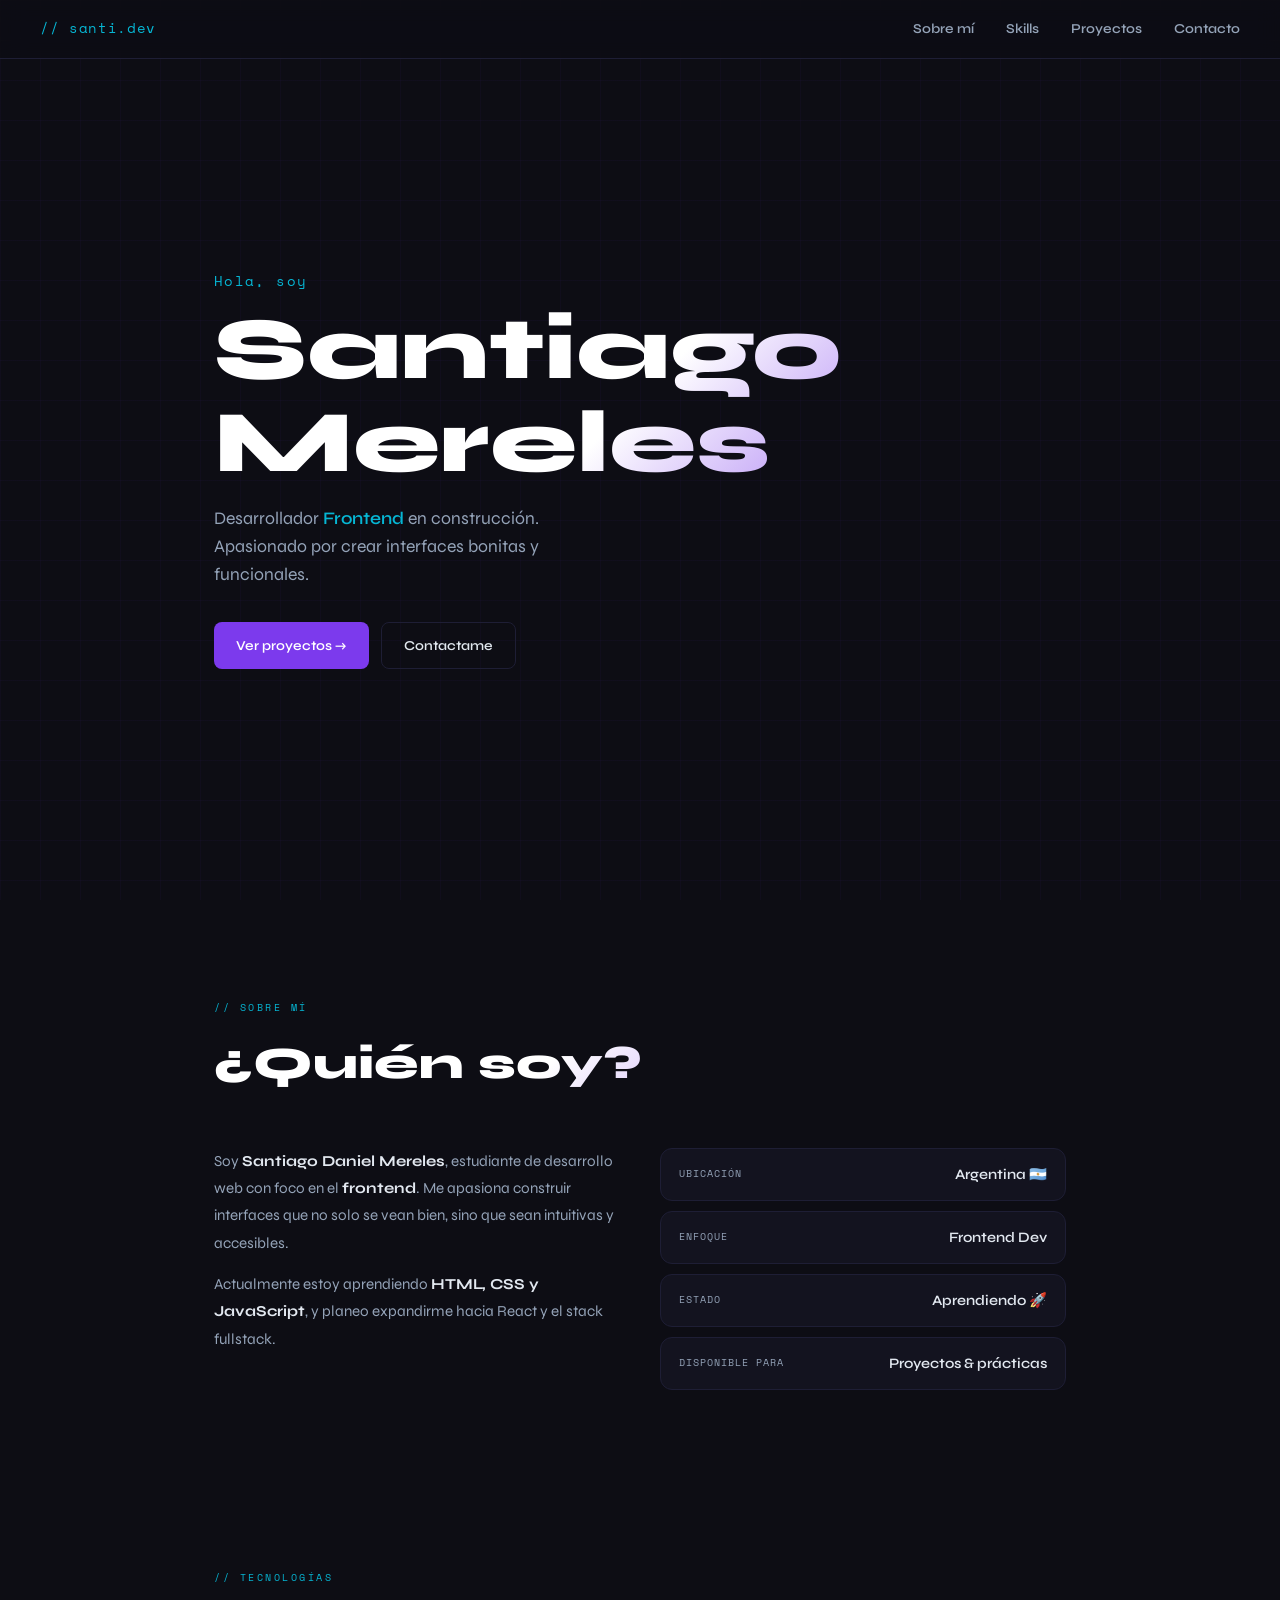
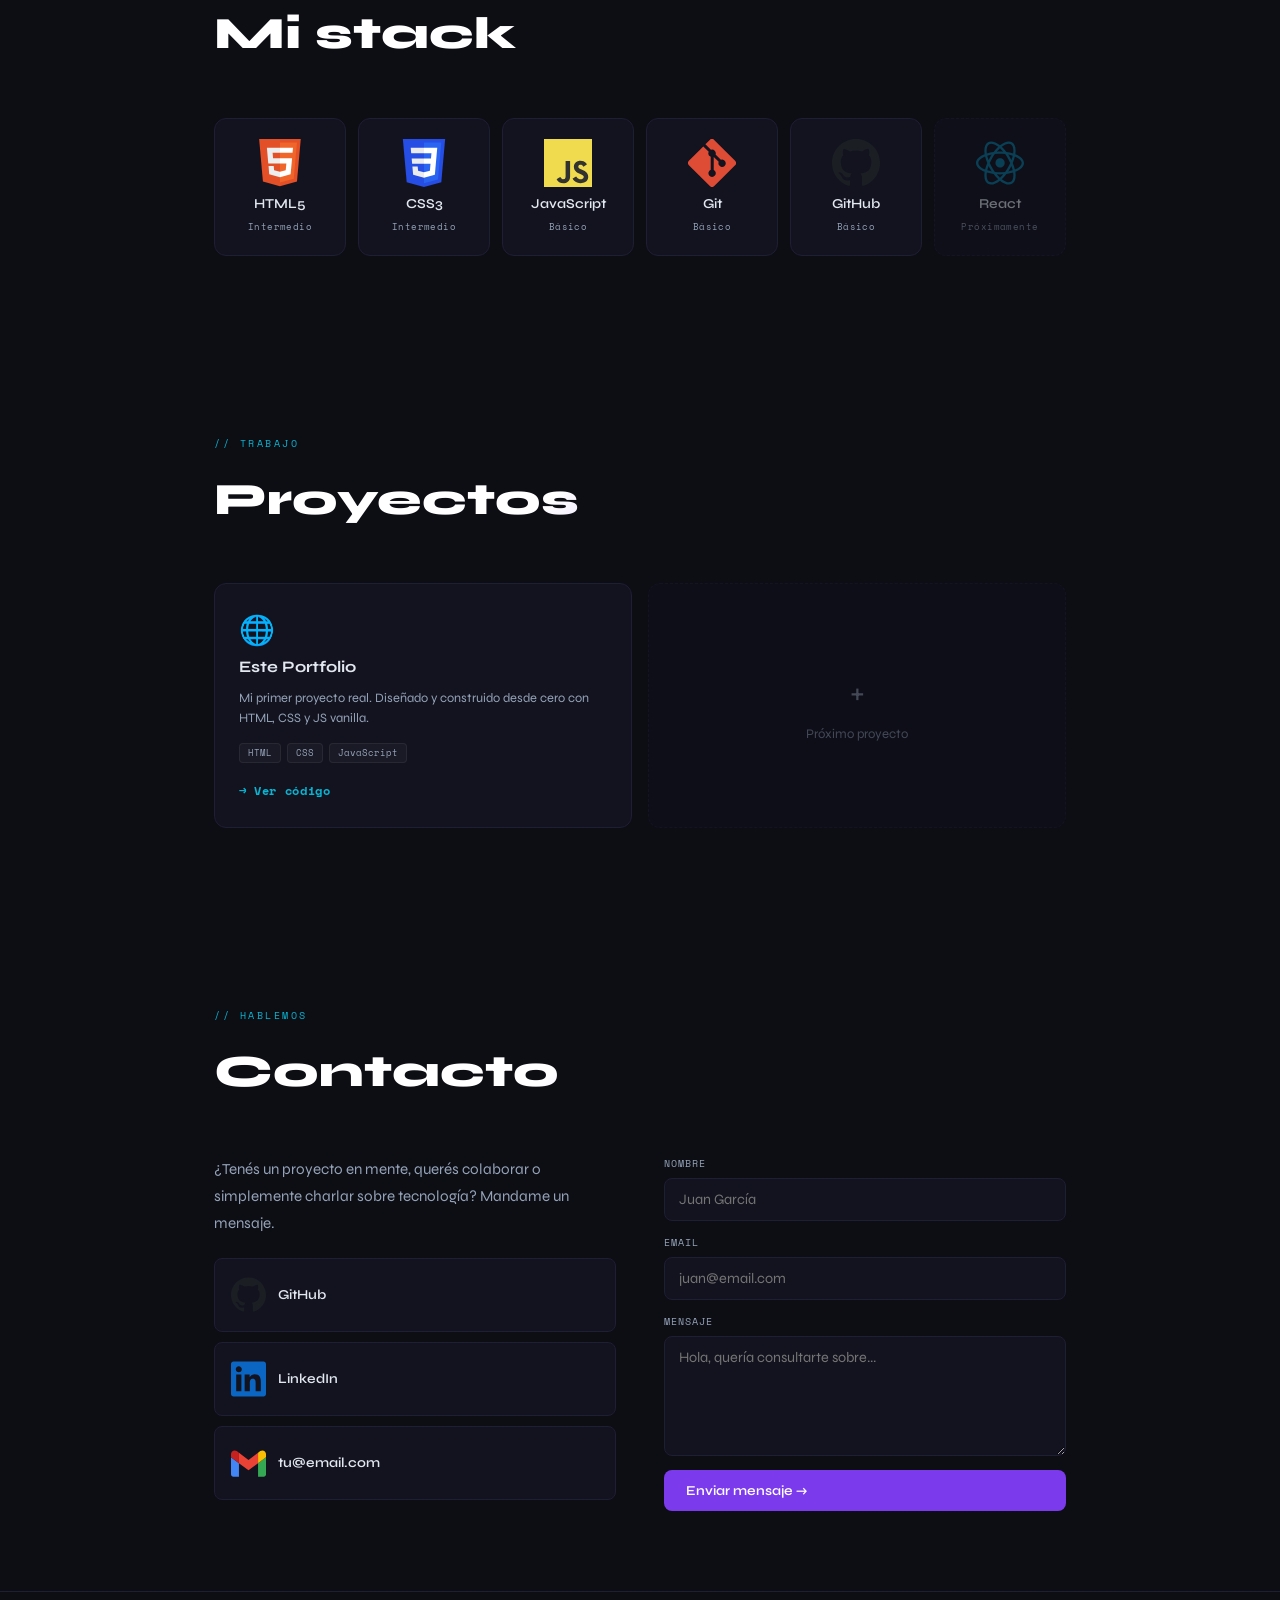
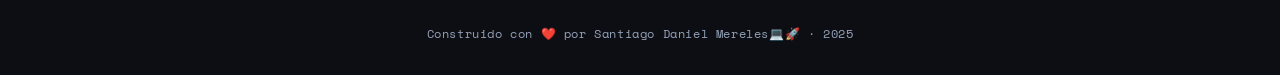
==== index.html @ 4a11bc31 "feat: añadir logos SVG en sección de habilidades" ====
<!DOCTYPE html>
<html lang="es">
<head>
    <meta charset="UTF-8" />
    <meta name="viewport" content="width=device-width, initial-scale=1.0"/>
    <meta name="description" content="Portfolio de Santiago Mereles, desarrollador frontend. Proyectos en HTML, CSS y JavaScript." />
    <meta>
    <title>Mi Portfolio</title>
    
    <!-- Agregá estas dos líneas ANTES del link de fonts -->
    <link rel="preconnect" href="https://fonts.googleapis.com" />
    <link rel="preconnect" href="https://fonts.gstatic.com" crossorigin />
    <link href="https://fonts.googleapis.com/css2?family=Space+Mono:wght@400;700&family=Syne:wght@400;600;800&display=swap" rel="stylesheet"/>

    <!-- CSS en orden: base → componentes → secciones → responsive -->
    <link rel="stylesheet" href="css/base.css" media="print" onload="this.media='all'" />
    <link rel="stylesheet" href="css/components.css" media="print" onload="this.media='all'" />
    <link rel="stylesheet" href="css/sections.css" media="print" onload="this.media='all'" />
    <link rel="stylesheet" href="css/responsive.css" media="print" onload="this.media='all'" />

    <!-- Fallback para browsers sin JS -->
    <noscript>
    <link rel="stylesheet" href="css/base.css" />
    <link rel="stylesheet" href="css/components.css" />
    <link rel="stylesheet" href="css/sections.css" />
    <link rel="stylesheet" href="css/responsive.css" />
    </noscript>
</head>
<body>
    <header>
    <!-- NAV -->
        <nav class="nav">
            <div class="nav__logo">// santi.dev</div>
            <div class="nav__links">
            <a class="nav__link" href="#sobre-mi">Sobre mí</a>
            <a class="nav__link" href="#habilidades">Skills</a>
            <a class="nav__link" href="#proyectos">Proyectos</a>
            <a class="nav__link" href="#contacto">Contacto</a>
            </div>
        </nav>
    </header>

    <main>
        <!-- HERO -->
        <section class="hero" id="hero">
            <p class="hero__greeting">Hola, soy</p>
            <h1 class="hero__name">Santiago Mereles</h1>
            <p class="hero__role">
            Desarrollador <span class="hero__role--highlight">Frontend</span> en construcción.<br/>
            Apasionado por crear interfaces bonitas y funcionales.
            </p>
            <div class="hero__cta">
            <a href="#proyectos" class="btn btn--primary">Ver proyectos →</a>
            <a href="#contacto" class="btn btn--outline">Contactame</a>
            </div>
        </section>

        <!-- SOBRE MÍ -->
        <section class="section" id="sobre-mi">
            <div class="reveal">
            <p class="section__tag">// sobre mí</p>
            <h2 class="section__title">¿Quién soy?</h2>
            <div class="about">
                <div class="about__text">
                <p class="about__paragraph">Soy <strong>Santiago Daniel Mereles</strong>, estudiante de desarrollo web con foco en el <strong>frontend</strong>. Me apasiona construir interfaces que no solo se vean bien, sino que sean intuitivas y accesibles.</p>
                <p class="about__paragraph">Actualmente estoy aprendiendo <strong>HTML, CSS y JavaScript</strong>, y planeo expandirme hacia React y el stack fullstack.</p>
                </div>
                <div class="about__data">
                <div class="data-item">
                    <span class="data-item__label">Ubicación</span>
                    <span class="data-item__value">Argentina 🇦🇷</span>
                </div>
                <div class="data-item">
                    <span class="data-item__label">Enfoque</span>
                    <span class="data-item__value">Frontend Dev</span>
                </div>
                <div class="data-item">
                    <span class="data-item__label">Estado</span>
                    <span class="data-item__value">Aprendiendo 🚀</span>
                </div>
                <div class="data-item">
                    <span class="data-item__label">Disponible para</span>
                    <span class="data-item__value">Proyectos & prácticas</span>
                </div>
                </div>
            </div>
            </div>
        </section>

        <!-- HABILIDADES -->
        <section class="section" id="habilidades">
            <div class="reveal">
            <p class="section__tag">// tecnologías</p>
            <h2 class="section__title">Mi stack</h2>
            <div class="skills">
                <div class="skill-card">
                <img class="skill-card__icon" src="./assets/images/logo/html5-logo.svg" alt="logo de html">
                <span class="skill-card__name">HTML5</span>
                <span class="skill-card__level">Intermedio</span>
                </div>
                <div class="skill-card">
                <img class="skill-card__icon" src="./assets/images/logo/css-logo.svg" alt="logo de css">
                <span class="skill-card__name">CSS3</span>
                <span class="skill-card__level">Intermedio</span>
                </div>
                <div class="skill-card">
                <img class="skill-card__icon" src="./assets/images/logo/javascript-logo.svg" alt="logo de javascript">
                <span class="skill-card__name">JavaScript</span>
                <span class="skill-card__level">Básico</span>
                </div>
                <div class="skill-card">
                <img class="skill-card__icon" src="./assets/images/logo/git-logo.svg" alt="logo de git">
                <span class="skill-card__name">Git</span>
                <span class="skill-card__level">Básico</span>
                </div>
                <div class="skill-card">
                <img class="skill-card__icon" src="./assets/images/logo/github_light-logo.svg" alt="logo de github">
                <span class="skill-card__name">GitHub</span>
                <span class="skill-card__level">Básico</span>
                </div>
                <div class="skill-card skill-card--soon">
                <img class="skill-card__icon" src="./assets/images/logo/react_light-logo.svg" alt="logo de react">
                <span class="skill-card__name">React</span>
                <span class="skill-card__level">Próximamente</span>
                </div>
            </div>
            </div>
        </section>

        <!-- PROYECTOS -->
        <section class="section" id="proyectos">
            <div class="reveal">
            <p class="section__tag">// trabajo</p>
            <h2 class="section__title">Proyectos</h2>
            <div class="projects">

                <div class="project-card">
                <span class="project-card__emoji">🌐</span>
                <h3 class="project-card__title">Este Portfolio</h3>
                <p class="project-card__desc">Mi primer proyecto real. Diseñado y construido desde cero con HTML, CSS y JS vanilla.</p>
                <div class="project-card__tags">
                    <span class="project-card__tag">HTML</span>
                    <span class="project-card__tag">CSS</span>
                    <span class="project-card__tag">JavaScript</span>
                </div>
                <div class="project-card__links">
                    <a href="#" class="project-card__link">→ Ver código</a>
                </div>
                </div>

                <div class="project-card project-card--placeholder">
                <span class="project-card__plus">+</span>
                <p class="project-card__soon">Próximo proyecto</p>
                </div>

            </div>
            </div>
        </section>

        <!-- CONTACTO -->
        <section class="section" id="contacto">
            <div class="reveal">
            <p class="section__tag">// hablemos</p>
            <h2 class="section__title">Contacto</h2>
            <div class="contact">
                <div class="contact__info">
                <p class="contact__text">¿Tenés un proyecto en mente, querés colaborar o simplemente charlar sobre tecnología? Mandame un mensaje.</p>
                <div class="contact__socials">
                    <a href="https://github.com/tu-usuario" class="social-link" target="_blank">
                    <img class="social-link__icon" src="./assets/images/logo/github_light-logo.svg" alt="logo de github">
                    <span class="social-link__label">GitHub</span>
                    </a>
                    <a href="https://linkedin.com/in/tu-usuario" class="social-link" target="_blank">
                    <img class="social-link__icon" src="./assets/images/logo/linkedin-logo.svg" alt="logo de linkedin">
                    <span class="social-link__label">LinkedIn</span>
                    </a>
                    <a href="mailto:tu@email.com" class="social-link">
                    <img class="social-link__icon" src="./assets/images/logo/gmail-logo.svg" alt="logo de gmail">
                    <span class="social-link__label">tu@email.com</span>
                    </a>
                </div>
                </div>
                <form class="contact__form" id="contact-form">
                <div class="form-group">
                    <label class="form-group__label" for="nombre">Nombre</label>
                    <input class="form-group__input" type="text" id="nombre" placeholder="Juan García" required />
                </div>
                <div class="form-group">
                    <label class="form-group__label" for="email">Email</label>
                    <input class="form-group__input" type="email" id="email" placeholder="juan@email.com" required />
                </div>
                <div class="form-group">
                    <label class="form-group__label" for="mensaje">Mensaje</label>
                    <textarea class="form-group__textarea" id="mensaje" placeholder="Hola, quería consultarte sobre..." required></textarea>
                </div>
                <button type="submit" class="btn btn--primary">Enviar mensaje →</button>
                </form>
            </div>
            </div>
        </section>
    </main>

    <footer class="footer">
        <p class="footer__text">Construido con ❤️ por Santiago Daniel Mereles💻🚀 · 2025</p>
    </footer>

    <script src="js/main.js"></script>
</body>
</html>
---- css/base.css ----
/* ============================
    BASE — Variables, reset, tipografía
   ============================ */

:root {
    --bg:       #0d0d14;
    --surface:  #13131f;
    --surface2: #1a1a2e;
    --border:   #1e1e35;
    --accent:   #7c3aed;
    --accent2:  #06b6d4;
    --text:     #e2e8f0;
    --muted:    #94a3b8;
    --radius:   12px;
}

/* Reset */
*, *::before, *::after {
    margin: 0;
    padding: 0;
    box-sizing: border-box;
}

html {
    scroll-behavior: smooth;
}

body {
    background: var(--bg);
    color: var(--text);
    font-family: 'Syne', sans-serif;
    line-height: 1.6;
}

/* Fondo grid decorativo */
body::before {
    content: '';
    position: fixed;
    inset: 0;
    background-image:
        linear-gradient(rgba(124,58,237,.04) 1px, transparent 1px),
        linear-gradient(90deg, rgba(124,58,237,.04) 1px, transparent 1px);
    background-size: 40px 40px;
    pointer-events: none;
    z-index: 0;
}

img {
    max-width: 100%;
    display: block;
}

a {
    color: inherit;
    text-decoration: none;
}

strong {
    color: var(--text);
}
---- css/components.css ----
/* ============================
    COMPONENTS — Nav, botones, cards reutilizables
   ============================ */

/* ── NAV ── */
.nav {
    position: fixed;
    top: 0; left: 0; right: 0;
    z-index: 100;
    display: flex;
    justify-content: space-between;
    align-items: center;
    padding: 16px 20px;
    background: rgba(13,13,20,.85);
    backdrop-filter: blur(12px);
    border-bottom: 1px solid var(--border);
}

.nav__logo {
    font-family: 'Space Mono', monospace;
    font-size: .8rem;
    color: var(--accent2);
    letter-spacing: .05em;
}

.nav__links {
    display: flex;
    gap: 20px;
}

.nav__link {
    font-size: .8rem;
    font-weight: 600;
    color: var(--muted);
    transition: color .2s;
}

.nav__link:hover {
    color: var(--text);
}

/* ── BOTONES ── */
.btn {
    display: inline-flex;
    align-items: center;
    gap: 8px;
    padding: 12px 22px;
    border-radius: 8px;
    font-family: 'Syne', sans-serif;
    font-size: .85rem;
    font-weight: 600;
    cursor: pointer;
    border: none;
    transition: all .2s;
}

.btn--primary {
    background: var(--accent);
    color: #fff;
}

.btn--primary:hover {
    background: #6d28d9;
    transform: translateY(-2px);
}

.btn--outline {
    background: transparent;
    color: var(--text);
    border: 1px solid var(--border);
}

.btn--outline:hover {
    border-color: var(--accent2);
    color: var(--accent2);
    transform: translateY(-2px);
}

/* ── SKILL CARD ── */
.skill-card {
    background: var(--surface);
    border: 1px solid var(--border);
    border-radius: var(--radius);
    padding: 20px 16px;
    text-align: center;
    transition: border-color .2s, transform .2s;
    display: flex;
    flex-direction: column;
    align-items: center;
    gap: 6px;
}

.skill-card:hover {
    border-color: var(--accent2);
    transform: translateY(-4px);
}

.skill-card--soon {
    opacity: .45;
    border-style: dashed;
}

.skill-card__icon {
    width: 48px;
    height: 48px;
}

.skill-card__name {
    font-size: .85rem;
    font-weight: 600;
}

.skill-card__level {
    font-family: 'Space Mono', monospace;
    font-size: 9px;
    color: var(--muted);
    letter-spacing: .05em;
}

/* ── PROJECT CARD ── */
.project-card {
    background: var(--surface);
    border: 1px solid var(--border);
    border-radius: var(--radius);
    padding: 24px;
    transition: border-color .2s, transform .2s;
    position: relative;
    overflow: hidden;
}

.project-card::before {
    content: '';
    position: absolute;
    top: 0; left: 0; right: 0;
    height: 2px;
    background: linear-gradient(90deg, var(--accent2), var(--accent));
    opacity: 0;
    transition: opacity .2s;
}

.project-card:hover {
    border-color: #2a2a45;
    transform: translateY(-4px);
}

.project-card:hover::before {
    opacity: 1;
}

.project-card--placeholder {
    display: flex;
    flex-direction: column;
    align-items: center;
    justify-content: center;
    min-height: 180px;
    border-style: dashed;
    opacity: .4;
}

.project-card__emoji  { font-size: 1.8rem; margin-bottom: 10px; }
.project-card__title  { font-size: 1rem; font-weight: 700; margin-bottom: 8px; }
.project-card__desc   { font-size: .8rem; color: var(--muted); line-height: 1.6; margin-bottom: 14px; }
.project-card__plus   { font-size: 2rem; color: var(--muted); }
.project-card__soon   { font-size: .82rem; color: var(--muted); margin-top: 6px; }

.project-card__tags {
    display: flex;
    flex-wrap: wrap;
    gap: 6px;
    margin-bottom: 14px;
}

.project-card__tag {
    font-family: 'Space Mono', monospace;
    font-size: 9px;
    padding: 2px 8px;
    border-radius: 4px;
    background: #ffffff08;
    border: 1px solid #ffffff0f;
    color: #94a3b8;
}

.project-card__link {
    font-family: 'Space Mono', monospace;
    font-size: .78rem;
    font-weight: 600;
    color: var(--accent2);
    letter-spacing: .05em;
    transition: opacity .2s;
}

.project-card__link:hover {
    opacity: .7;
}

/* ── SOCIAL LINK ── */
.social-link {
    display: flex;
    align-items: center;
    gap: 12px;
    background: var(--surface);
    border: 1px solid var(--border);
    border-radius: 8px;
    padding: 12px 16px;
    font-size: .85rem;
    font-weight: 600;
    transition: border-color .2s, transform .2s;
}

.social-link:hover {
    border-color: var(--accent2);
    transform: translateX(4px);
}

.social-link__icon { 
    width: 35px;
    height: 48px;
}

/* ── FORM ── */
.form-group {
    display: flex;
    flex-direction: column;
    gap: 6px;
}

.form-group__label {
    font-family: 'Space Mono', monospace;
    font-size: 10px;
    letter-spacing: .1em;
    color: var(--muted);
    text-transform: uppercase;
}

.form-group__input,
.form-group__textarea {
    background: var(--surface);
    border: 1px solid var(--border);
    border-radius: 8px;
    padding: 12px 14px;
    color: var(--text);
    font-family: 'Syne', sans-serif;
    font-size: .9rem;
    transition: border-color .2s;
}

.form-group__input:focus,
.form-group__textarea:focus {
    outline: none;
    border-color: var(--accent2);
}

.form-group__textarea {
    min-height: 120px;
    resize: vertical;
}

/* ── DATA ITEM ── */
.data-item {
    background: var(--surface);
    border: 1px solid var(--border);
    border-radius: var(--radius);
    padding: 14px 18px;
    display: flex;
    justify-content: space-between;
    align-items: center;
}

.data-item__label {
    font-family: 'Space Mono', monospace;
    font-size: 10px;
    letter-spacing: .1em;
    color: var(--muted);
    text-transform: uppercase;
}

.data-item__value {
    font-size: .9rem;
    font-weight: 600;
}

/* ── REVEAL (animación scroll) ── */
.reveal {
    opacity: 0;
    transform: translateY(30px);
    transition: opacity .6s ease, transform .6s ease;
}

.reveal.visible {
    opacity: 1;
    transform: translateY(0);
}

/* ── FOOTER ── */
.footer {
    text-align: center;
    padding: 32px 24px;
    border-top: 1px solid var(--border);
    position: relative;
    z-index: 1;
}

.footer__text {
    font-family: 'Space Mono', monospace;
    font-size: .75rem;
    letter-spacing: .05em;
    color: var(--muted);
}
---- css/sections.css ----
/* ============================
    SECTIONS — Estilos específicos de cada sección
   ============================ */

/* ── SECTION (base común) ── */
.section {
    position: relative;
    z-index: 1;
    max-width: 900px;
    margin: 0 auto;
    padding: 80px 20px 60px;
}

.section__tag {
    font-family: 'Space Mono', monospace;
    font-size: 10px;
    letter-spacing: .25em;
    text-transform: uppercase;
    color: var(--accent2);
    margin-bottom: 12px;
}

.section__title {
    font-size: 1.8rem;
    font-weight: 800;
    margin-bottom: 36px;
    background: linear-gradient(135deg, #fff 40%, var(--accent));
    -webkit-background-clip: text;
    -webkit-text-fill-color: transparent;
    background-clip: text;
}

/* ── HERO ── */
.hero {
    position: relative;
    z-index: 1;
    min-height: 100vh;
    display: flex;
    flex-direction: column;
    justify-content: center;
    padding: 80px 20px 40px;
    max-width: 900px;
    margin: 0 auto;
}

.hero__greeting {
    font-family: 'Space Mono', monospace;
    font-size: .85rem;
    color: var(--accent2);
    margin-bottom: 12px;
    letter-spacing: .1em;
}

.hero__name {
    font-size: 3rem;
    font-weight: 800;
    line-height: 1.05;
    background: linear-gradient(135deg, #fff 50%, var(--accent));
    -webkit-background-clip: text;
    -webkit-text-fill-color: transparent;
    background-clip: text;
    margin-bottom: 16px;
}

.hero__role {
    font-size: 1rem;
    color: var(--muted);
    margin-bottom: 32px;
    max-width: 420px;
}

.hero__role--highlight {
    color: var(--accent2);
    font-weight: 600;
}

.hero__cta {
    display: flex;
    flex-direction: column;
    gap: 12px;
}

/* ── ABOUT ── */
.about {
    display: flex;
    flex-direction: column;
    gap: 28px;
}

.about__text {
    display: flex;
    flex-direction: column;
    gap: 14px;
}

.about__paragraph {
    font-size: .95rem;
    color: var(--muted);
    line-height: 1.8;
}

.about__data {
    display: flex;
    flex-direction: column;
    gap: 10px;
}

/* ── SKILLS ── */
.skills {
    display: grid;
    grid-template-columns: repeat(2, 1fr);
    gap: 12px;
}

/* ── PROJECTS ── */
.projects {
    display: flex;
    flex-direction: column;
    gap: 16px;
}

/* ── CONTACT ── */
.contact {
    display: flex;
    flex-direction: column;
    gap: 36px;
}

.contact__text {
    font-size: .95rem;
    color: var(--muted);
    line-height: 1.8;
    margin-bottom: 20px;
}

.contact__socials {
    display: flex;
    flex-direction: column;
    gap: 10px;
}

.contact__form {
    display: flex;
    flex-direction: column;
    gap: 14px;
}
---- css/responsive.css ----
/* ============================
    RESPONSIVE — Mobile First
    Breakpoints: 480px → 768px → 1024px
   ============================ */

/* ── 480px — Mobile grande ── */
@media (min-width: 480px) {
    .hero__name {
        font-size: 3.8rem;
    }

    .skills {
        grid-template-columns: repeat(3, 1fr);
    }

    .hero__cta {
        flex-direction: row;
    }
}

/* ── 768px — Tablet ── */
@media (min-width: 768px) {
    .nav {
        padding: 18px 40px;
    }

    .nav__links {
        gap: 32px;
    }

    .nav__logo,
    .nav__link {
        font-size: .85rem;
    }

    .section {
        padding: 100px 24px 80px;
    }

    .section__title {
        font-size: 2.4rem;
        margin-bottom: 48px;
    }

    .hero {
        padding: 100px 24px 60px;
    }

    .hero__name {
        font-size: 4.8rem;
    }

    .hero__role {
        font-size: 1.1rem;
    }

    .about {
        display: grid;
        grid-template-columns: 1fr 1fr;
        gap: 40px;
        align-items: start;
    }

    .skills {
        grid-template-columns: repeat(4, 1fr);
    }

    .projects {
        display: grid;
        grid-template-columns: repeat(2, 1fr);
    }

    .contact {
        display: grid;
        grid-template-columns: 1fr 1fr;
        gap: 48px;
        align-items: start;
    }
}

/* ── 1024px — Desktop ── */
@media (min-width: 1024px) {
    .hero__name {
        font-size: 5.5rem;
    }

    .section__title {
        font-size: 2.8rem;
    }

    .skills {
        grid-template-columns: repeat(6, 1fr);
    }
}
---- css/base.css ----
/* ============================
    BASE — Variables, reset, tipografía
   ============================ */

:root {
    --bg:       #0d0d14;
    --surface:  #13131f;
    --surface2: #1a1a2e;
    --border:   #1e1e35;
    --accent:   #7c3aed;
    --accent2:  #06b6d4;
    --text:     #e2e8f0;
    --muted:    #94a3b8;
    --radius:   12px;
}

/* Reset */
*, *::before, *::after {
    margin: 0;
    padding: 0;
    box-sizing: border-box;
}

html {
    scroll-behavior: smooth;
}

body {
    background: var(--bg);
    color: var(--text);
    font-family: 'Syne', sans-serif;
    line-height: 1.6;
}

/* Fondo grid decorativo */
body::before {
    content: '';
    position: fixed;
    inset: 0;
    background-image:
        linear-gradient(rgba(124,58,237,.04) 1px, transparent 1px),
        linear-gradient(90deg, rgba(124,58,237,.04) 1px, transparent 1px);
    background-size: 40px 40px;
    pointer-events: none;
    z-index: 0;
}

img {
    max-width: 100%;
    display: block;
}

a {
    color: inherit;
    text-decoration: none;
}

strong {
    color: var(--text);
}
---- css/components.css ----
/* ============================
    COMPONENTS — Nav, botones, cards reutilizables
   ============================ */

/* ── NAV ── */
.nav {
    position: fixed;
    top: 0; left: 0; right: 0;
    z-index: 100;
    display: flex;
    justify-content: space-between;
    align-items: center;
    padding: 16px 20px;
    background: rgba(13,13,20,.85);
    backdrop-filter: blur(12px);
    border-bottom: 1px solid var(--border);
}

.nav__logo {
    font-family: 'Space Mono', monospace;
    font-size: .8rem;
    color: var(--accent2);
    letter-spacing: .05em;
}

.nav__links {
    display: flex;
    gap: 20px;
}

.nav__link {
    font-size: .8rem;
    font-weight: 600;
    color: var(--muted);
    transition: color .2s;
}

.nav__link:hover {
    color: var(--text);
}

/* ── BOTONES ── */
.btn {
    display: inline-flex;
    align-items: center;
    gap: 8px;
    padding: 12px 22px;
    border-radius: 8px;
    font-family: 'Syne', sans-serif;
    font-size: .85rem;
    font-weight: 600;
    cursor: pointer;
    border: none;
    transition: all .2s;
}

.btn--primary {
    background: var(--accent);
    color: #fff;
}

.btn--primary:hover {
    background: #6d28d9;
    transform: translateY(-2px);
}

.btn--outline {
    background: transparent;
    color: var(--text);
    border: 1px solid var(--border);
}

.btn--outline:hover {
    border-color: var(--accent2);
    color: var(--accent2);
    transform: translateY(-2px);
}

/* ── SKILL CARD ── */
.skill-card {
    background: var(--surface);
    border: 1px solid var(--border);
    border-radius: var(--radius);
    padding: 20px 16px;
    text-align: center;
    transition: border-color .2s, transform .2s;
    display: flex;
    flex-direction: column;
    align-items: center;
    gap: 6px;
}

.skill-card:hover {
    border-color: var(--accent2);
    transform: translateY(-4px);
}

.skill-card--soon {
    opacity: .45;
    border-style: dashed;
}

.skill-card__icon {
    width: 48px;
    height: 48px;
}

.skill-card__name {
    font-size: .85rem;
    font-weight: 600;
}

.skill-card__level {
    font-family: 'Space Mono', monospace;
    font-size: 9px;
    color: var(--muted);
    letter-spacing: .05em;
}

/* ── PROJECT CARD ── */
.project-card {
    background: var(--surface);
    border: 1px solid var(--border);
    border-radius: var(--radius);
    padding: 24px;
    transition: border-color .2s, transform .2s;
    position: relative;
    overflow: hidden;
}

.project-card::before {
    content: '';
    position: absolute;
    top: 0; left: 0; right: 0;
    height: 2px;
    background: linear-gradient(90deg, var(--accent2), var(--accent));
    opacity: 0;
    transition: opacity .2s;
}

.project-card:hover {
    border-color: #2a2a45;
    transform: translateY(-4px);
}

.project-card:hover::before {
    opacity: 1;
}

.project-card--placeholder {
    display: flex;
    flex-direction: column;
    align-items: center;
    justify-content: center;
    min-height: 180px;
    border-style: dashed;
    opacity: .4;
}

.project-card__emoji  { font-size: 1.8rem; margin-bottom: 10px; }
.project-card__title  { font-size: 1rem; font-weight: 700; margin-bottom: 8px; }
.project-card__desc   { font-size: .8rem; color: var(--muted); line-height: 1.6; margin-bottom: 14px; }
.project-card__plus   { font-size: 2rem; color: var(--muted); }
.project-card__soon   { font-size: .82rem; color: var(--muted); margin-top: 6px; }

.project-card__tags {
    display: flex;
    flex-wrap: wrap;
    gap: 6px;
    margin-bottom: 14px;
}

.project-card__tag {
    font-family: 'Space Mono', monospace;
    font-size: 9px;
    padding: 2px 8px;
    border-radius: 4px;
    background: #ffffff08;
    border: 1px solid #ffffff0f;
    color: #94a3b8;
}

.project-card__link {
    font-family: 'Space Mono', monospace;
    font-size: .78rem;
    font-weight: 600;
    color: var(--accent2);
    letter-spacing: .05em;
    transition: opacity .2s;
}

.project-card__link:hover {
    opacity: .7;
}

/* ── SOCIAL LINK ── */
.social-link {
    display: flex;
    align-items: center;
    gap: 12px;
    background: var(--surface);
    border: 1px solid var(--border);
    border-radius: 8px;
    padding: 12px 16px;
    font-size: .85rem;
    font-weight: 600;
    transition: border-color .2s, transform .2s;
}

.social-link:hover {
    border-color: var(--accent2);
    transform: translateX(4px);
}

.social-link__icon { 
    width: 35px;
    height: 48px;
}

/* ── FORM ── */
.form-group {
    display: flex;
    flex-direction: column;
    gap: 6px;
}

.form-group__label {
    font-family: 'Space Mono', monospace;
    font-size: 10px;
    letter-spacing: .1em;
    color: var(--muted);
    text-transform: uppercase;
}

.form-group__input,
.form-group__textarea {
    background: var(--surface);
    border: 1px solid var(--border);
    border-radius: 8px;
    padding: 12px 14px;
    color: var(--text);
    font-family: 'Syne', sans-serif;
    font-size: .9rem;
    transition: border-color .2s;
}

.form-group__input:focus,
.form-group__textarea:focus {
    outline: none;
    border-color: var(--accent2);
}

.form-group__textarea {
    min-height: 120px;
    resize: vertical;
}

/* ── DATA ITEM ── */
.data-item {
    background: var(--surface);
    border: 1px solid var(--border);
    border-radius: var(--radius);
    padding: 14px 18px;
    display: flex;
    justify-content: space-between;
    align-items: center;
}

.data-item__label {
    font-family: 'Space Mono', monospace;
    font-size: 10px;
    letter-spacing: .1em;
    color: var(--muted);
    text-transform: uppercase;
}

.data-item__value {
    font-size: .9rem;
    font-weight: 600;
}

/* ── REVEAL (animación scroll) ── */
.reveal {
    opacity: 0;
    transform: translateY(30px);
    transition: opacity .6s ease, transform .6s ease;
}

.reveal.visible {
    opacity: 1;
    transform: translateY(0);
}

/* ── FOOTER ── */
.footer {
    text-align: center;
    padding: 32px 24px;
    border-top: 1px solid var(--border);
    position: relative;
    z-index: 1;
}

.footer__text {
    font-family: 'Space Mono', monospace;
    font-size: .75rem;
    letter-spacing: .05em;
    color: var(--muted);
}
---- css/sections.css ----
/* ============================
    SECTIONS — Estilos específicos de cada sección
   ============================ */

/* ── SECTION (base común) ── */
.section {
    position: relative;
    z-index: 1;
    max-width: 900px;
    margin: 0 auto;
    padding: 80px 20px 60px;
}

.section__tag {
    font-family: 'Space Mono', monospace;
    font-size: 10px;
    letter-spacing: .25em;
    text-transform: uppercase;
    color: var(--accent2);
    margin-bottom: 12px;
}

.section__title {
    font-size: 1.8rem;
    font-weight: 800;
    margin-bottom: 36px;
    background: linear-gradient(135deg, #fff 40%, var(--accent));
    -webkit-background-clip: text;
    -webkit-text-fill-color: transparent;
    background-clip: text;
}

/* ── HERO ── */
.hero {
    position: relative;
    z-index: 1;
    min-height: 100vh;
    display: flex;
    flex-direction: column;
    justify-content: center;
    padding: 80px 20px 40px;
    max-width: 900px;
    margin: 0 auto;
}

.hero__greeting {
    font-family: 'Space Mono', monospace;
    font-size: .85rem;
    color: var(--accent2);
    margin-bottom: 12px;
    letter-spacing: .1em;
}

.hero__name {
    font-size: 3rem;
    font-weight: 800;
    line-height: 1.05;
    background: linear-gradient(135deg, #fff 50%, var(--accent));
    -webkit-background-clip: text;
    -webkit-text-fill-color: transparent;
    background-clip: text;
    margin-bottom: 16px;
}

.hero__role {
    font-size: 1rem;
    color: var(--muted);
    margin-bottom: 32px;
    max-width: 420px;
}

.hero__role--highlight {
    color: var(--accent2);
    font-weight: 600;
}

.hero__cta {
    display: flex;
    flex-direction: column;
    gap: 12px;
}

/* ── ABOUT ── */
.about {
    display: flex;
    flex-direction: column;
    gap: 28px;
}

.about__text {
    display: flex;
    flex-direction: column;
    gap: 14px;
}

.about__paragraph {
    font-size: .95rem;
    color: var(--muted);
    line-height: 1.8;
}

.about__data {
    display: flex;
    flex-direction: column;
    gap: 10px;
}

/* ── SKILLS ── */
.skills {
    display: grid;
    grid-template-columns: repeat(2, 1fr);
    gap: 12px;
}

/* ── PROJECTS ── */
.projects {
    display: flex;
    flex-direction: column;
    gap: 16px;
}

/* ── CONTACT ── */
.contact {
    display: flex;
    flex-direction: column;
    gap: 36px;
}

.contact__text {
    font-size: .95rem;
    color: var(--muted);
    line-height: 1.8;
    margin-bottom: 20px;
}

.contact__socials {
    display: flex;
    flex-direction: column;
    gap: 10px;
}

.contact__form {
    display: flex;
    flex-direction: column;
    gap: 14px;
}
---- css/responsive.css ----
/* ============================
    RESPONSIVE — Mobile First
    Breakpoints: 480px → 768px → 1024px
   ============================ */

/* ── 480px — Mobile grande ── */
@media (min-width: 480px) {
    .hero__name {
        font-size: 3.8rem;
    }

    .skills {
        grid-template-columns: repeat(3, 1fr);
    }

    .hero__cta {
        flex-direction: row;
    }
}

/* ── 768px — Tablet ── */
@media (min-width: 768px) {
    .nav {
        padding: 18px 40px;
    }

    .nav__links {
        gap: 32px;
    }

    .nav__logo,
    .nav__link {
        font-size: .85rem;
    }

    .section {
        padding: 100px 24px 80px;
    }

    .section__title {
        font-size: 2.4rem;
        margin-bottom: 48px;
    }

    .hero {
        padding: 100px 24px 60px;
    }

    .hero__name {
        font-size: 4.8rem;
    }

    .hero__role {
        font-size: 1.1rem;
    }

    .about {
        display: grid;
        grid-template-columns: 1fr 1fr;
        gap: 40px;
        align-items: start;
    }

    .skills {
        grid-template-columns: repeat(4, 1fr);
    }

    .projects {
        display: grid;
        grid-template-columns: repeat(2, 1fr);
    }

    .contact {
        display: grid;
        grid-template-columns: 1fr 1fr;
        gap: 48px;
        align-items: start;
    }
}

/* ── 1024px — Desktop ── */
@media (min-width: 1024px) {
    .hero__name {
        font-size: 5.5rem;
    }

    .section__title {
        font-size: 2.8rem;
    }

    .skills {
        grid-template-columns: repeat(6, 1fr);
    }
}
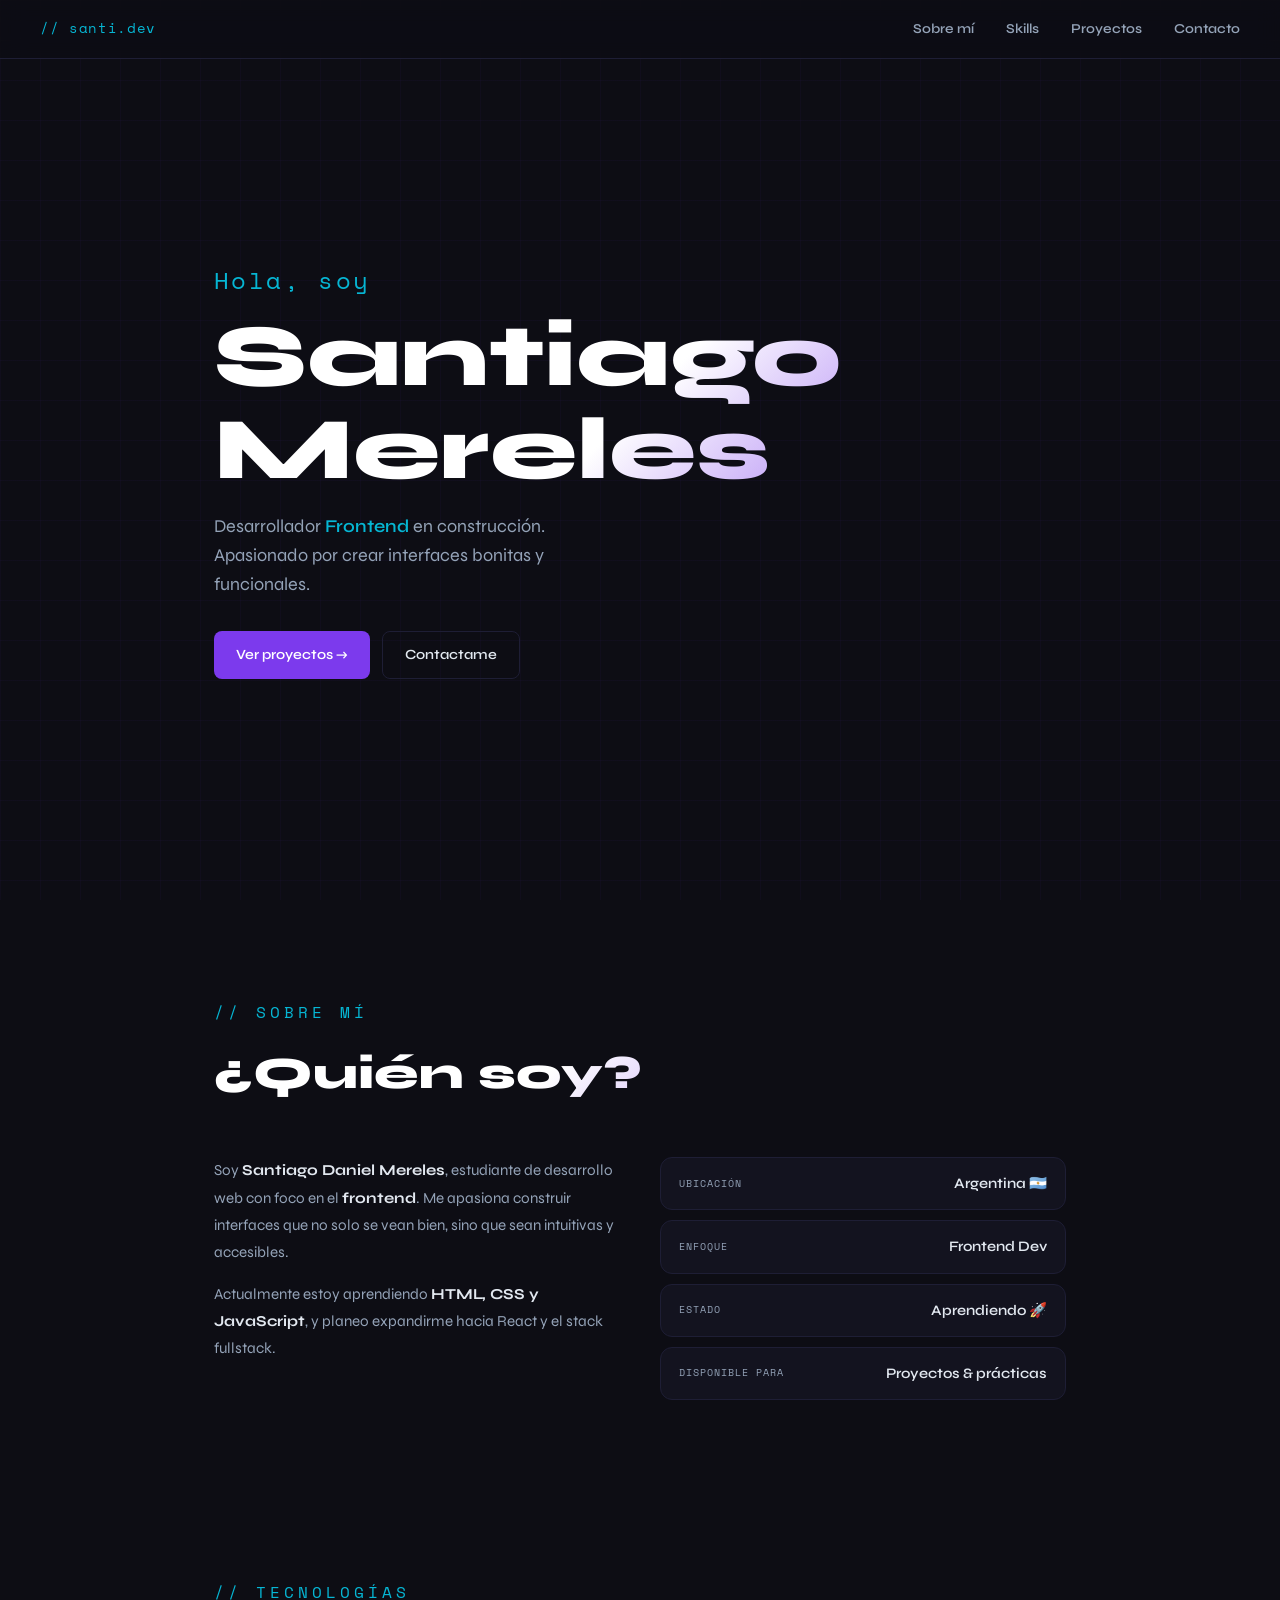
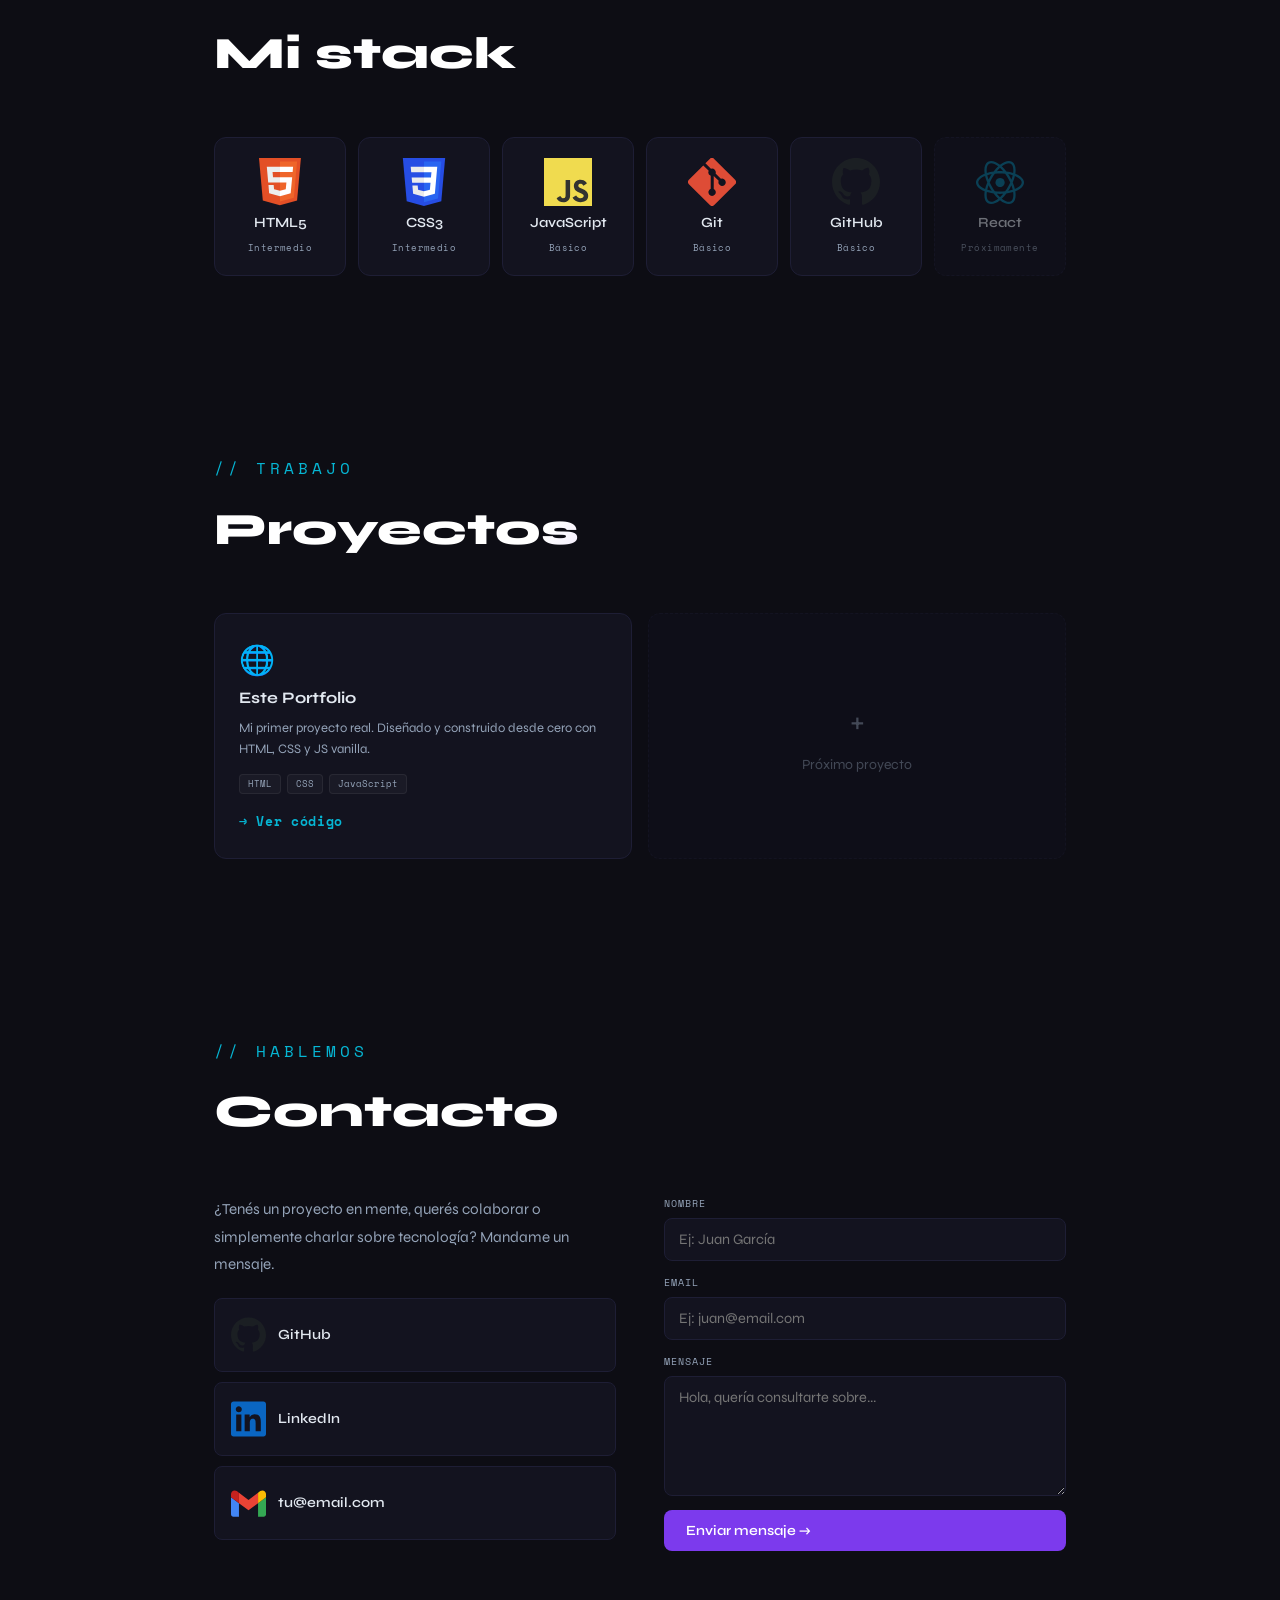
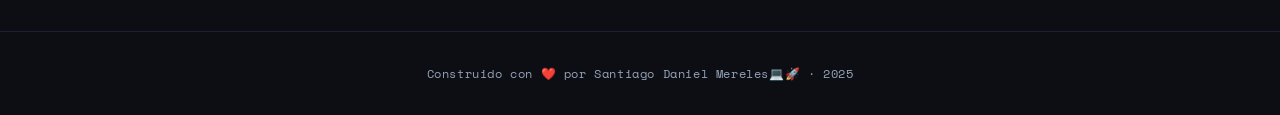
==== commit bf9d088f: "style: Modificación del tamaño de fuente en la medida rem" ====
--- a/index.html
+++ b/index.html
@@ -183,11 +183,11 @@
                 <form class="contact__form" id="contact-form">
                 <div class="form-group">
                     <label class="form-group__label" for="nombre">Nombre</label>
-                    <input class="form-group__input" type="text" id="nombre" placeholder="Juan García" required />
+                    <input class="form-group__input" type="text" id="nombre" placeholder="Ej: Juan García" required />
                 </div>
                 <div class="form-group">
                     <label class="form-group__label" for="email">Email</label>
-                    <input class="form-group__input" type="email" id="email" placeholder="juan@email.com" required />
+                    <input class="form-group__input" type="email" id="email" placeholder="Ej: juan@email.com" required />
                 </div>
                 <div class="form-group">
                     <label class="form-group__label" for="mensaje">Mensaje</label>
--- a/css/base.css
+++ b/css/base.css
@@ -22,6 +22,7 @@
 }
 
 html {
+    font-size: 62.5%;
     scroll-behavior: smooth;
 }
 
@@ -30,6 +31,7 @@
     color: var(--text);
     font-family: 'Syne', sans-serif;
     line-height: 1.6;
+    font-size: 1.6rem;
 }
 
 /* Fondo grid decorativo */
--- a/css/components.css
+++ b/css/components.css
@@ -18,7 +18,7 @@
 
 .nav__logo {
     font-family: 'Space Mono', monospace;
-    font-size: .8rem;
+    font-size: 1.3rem;
     color: var(--accent2);
     letter-spacing: .05em;
 }
@@ -29,7 +29,7 @@
 }
 
 .nav__link {
-    font-size: .8rem;
+    font-size: 1.3rem;
     font-weight: 600;
     color: var(--muted);
     transition: color .2s;
@@ -47,7 +47,7 @@
     padding: 12px 22px;
     border-radius: 8px;
     font-family: 'Syne', sans-serif;
-    font-size: .85rem;
+    font-size: 1.4rem;
     font-weight: 600;
     cursor: pointer;
     border: none;
@@ -103,10 +103,12 @@
 .skill-card__icon {
     width: 48px;
     height: 48px;
+    object-fit: contain;  /* mantiene las proporciones sin distorsionar */
+    display: block; /* evita el espacio extra que genera inline */
 }
 
 .skill-card__name {
-    font-size: .85rem;
+    font-size: 1.4rem;
     font-weight: 600;
 }
 
@@ -157,11 +159,11 @@
     opacity: .4;
 }
 
-.project-card__emoji  { font-size: 1.8rem; margin-bottom: 10px; }
-.project-card__title  { font-size: 1rem; font-weight: 700; margin-bottom: 8px; }
-.project-card__desc   { font-size: .8rem; color: var(--muted); line-height: 1.6; margin-bottom: 14px; }
-.project-card__plus   { font-size: 2rem; color: var(--muted); }
-.project-card__soon   { font-size: .82rem; color: var(--muted); margin-top: 6px; }
+.project-card__emoji  { font-size: 2.9rem; margin-bottom: 10px; }
+.project-card__title  { font-size: 1.6rem; font-weight: 700; margin-bottom: 8px; }
+.project-card__desc   { font-size: 1.3rem; color: var(--muted); line-height: 1.6; margin-bottom: 14px; }
+.project-card__plus   { font-size: 3.2rem; color: var(--muted); }
+.project-card__soon   { font-size: 1.4rem; color: var(--muted); margin-top: 6px; }
 
 .project-card__tags {
     display: flex;
@@ -182,7 +184,7 @@
 
 .project-card__link {
     font-family: 'Space Mono', monospace;
-    font-size: .78rem;
+    font-size: 1.3rem;
     font-weight: 600;
     color: var(--accent2);
     letter-spacing: .05em;
@@ -202,7 +204,7 @@
     border: 1px solid var(--border);
     border-radius: 8px;
     padding: 12px 16px;
-    font-size: .85rem;
+    font-size: 1.4rem;
     font-weight: 600;
     transition: border-color .2s, transform .2s;
 }
@@ -240,7 +242,7 @@
     padding: 12px 14px;
     color: var(--text);
     font-family: 'Syne', sans-serif;
-    font-size: .9rem;
+    font-size: 1.45rem;
     transition: border-color .2s;
 }
 
@@ -275,7 +277,7 @@
 }
 
 .data-item__value {
-    font-size: .9rem;
+    font-size: 1.45rem;
     font-weight: 600;
 }
 
@@ -302,7 +304,9 @@
 
 .footer__text {
     font-family: 'Space Mono', monospace;
-    font-size: .75rem;
+    font-size: 1.2rem;
     letter-spacing: .05em;
     color: var(--muted);
-}+}
+
+/*Prueba de ejemplo*/
--- a/css/sections.css
+++ b/css/sections.css
@@ -13,7 +13,7 @@
 
 .section__tag {
     font-family: 'Space Mono', monospace;
-    font-size: 10px;
+    font-size: 1.6rem;
     letter-spacing: .25em;
     text-transform: uppercase;
     color: var(--accent2);
@@ -21,7 +21,7 @@
 }
 
 .section__title {
-    font-size: 1.8rem;
+    font-size: 2.9rem;
     font-weight: 800;
     margin-bottom: 36px;
     background: linear-gradient(135deg, #fff 40%, var(--accent));
@@ -45,14 +45,14 @@
 
 .hero__greeting {
     font-family: 'Space Mono', monospace;
-    font-size: .85rem;
+    font-size: 2.4rem;
     color: var(--accent2);
     margin-bottom: 12px;
     letter-spacing: .1em;
 }
 
 .hero__name {
-    font-size: 3rem;
+    font-size: 4.8rem;
     font-weight: 800;
     line-height: 1.05;
     background: linear-gradient(135deg, #fff 50%, var(--accent));
@@ -63,7 +63,7 @@
 }
 
 .hero__role {
-    font-size: 1rem;
+    font-size: 1.6rem;
     color: var(--muted);
     margin-bottom: 32px;
     max-width: 420px;
@@ -94,7 +94,7 @@
 }
 
 .about__paragraph {
-    font-size: .95rem;
+    font-size: 1.52rem;
     color: var(--muted);
     line-height: 1.8;
 }
@@ -127,7 +127,7 @@
 }
 
 .contact__text {
-    font-size: .95rem;
+    font-size: 1.52rem;
     color: var(--muted);
     line-height: 1.8;
     margin-bottom: 20px;
--- a/css/responsive.css
+++ b/css/responsive.css
@@ -6,7 +6,7 @@
 /* ── 480px — Mobile grande ── */
 @media (min-width: 480px) {
     .hero__name {
-        font-size: 3.8rem;
+        font-size: 6.08rem;
     }
 
     .skills {
@@ -30,7 +30,7 @@
 
     .nav__logo,
     .nav__link {
-        font-size: .85rem;
+        font-size: 1.36rem;
     }
 
     .section {
@@ -38,7 +38,7 @@
     }
 
     .section__title {
-        font-size: 2.4rem;
+        font-size: 3.84rem;
         margin-bottom: 48px;
     }
 
@@ -47,11 +47,11 @@
     }
 
     .hero__name {
-        font-size: 4.8rem;
+        font-size: 7.68rem;
     }
 
     .hero__role {
-        font-size: 1.1rem;
+        font-size: 1.8rem;
     }
 
     .about {
@@ -81,11 +81,11 @@
 /* ── 1024px — Desktop ── */
 @media (min-width: 1024px) {
     .hero__name {
-        font-size: 5.5rem;
+        font-size: 8.8rem;
     }
 
     .section__title {
-        font-size: 2.8rem;
+        font-size: 4.48rem;
     }
 
     .skills {
--- a/css/base.css
+++ b/css/base.css
@@ -22,6 +22,7 @@
 }
 
 html {
+    font-size: 62.5%;
     scroll-behavior: smooth;
 }
 
@@ -30,6 +31,7 @@
     color: var(--text);
     font-family: 'Syne', sans-serif;
     line-height: 1.6;
+    font-size: 1.6rem;
 }
 
 /* Fondo grid decorativo */
--- a/css/components.css
+++ b/css/components.css
@@ -18,7 +18,7 @@
 
 .nav__logo {
     font-family: 'Space Mono', monospace;
-    font-size: .8rem;
+    font-size: 1.3rem;
     color: var(--accent2);
     letter-spacing: .05em;
 }
@@ -29,7 +29,7 @@
 }
 
 .nav__link {
-    font-size: .8rem;
+    font-size: 1.3rem;
     font-weight: 600;
     color: var(--muted);
     transition: color .2s;
@@ -47,7 +47,7 @@
     padding: 12px 22px;
     border-radius: 8px;
     font-family: 'Syne', sans-serif;
-    font-size: .85rem;
+    font-size: 1.4rem;
     font-weight: 600;
     cursor: pointer;
     border: none;
@@ -103,10 +103,12 @@
 .skill-card__icon {
     width: 48px;
     height: 48px;
+    object-fit: contain;  /* mantiene las proporciones sin distorsionar */
+    display: block; /* evita el espacio extra que genera inline */
 }
 
 .skill-card__name {
-    font-size: .85rem;
+    font-size: 1.4rem;
     font-weight: 600;
 }
 
@@ -157,11 +159,11 @@
     opacity: .4;
 }
 
-.project-card__emoji  { font-size: 1.8rem; margin-bottom: 10px; }
-.project-card__title  { font-size: 1rem; font-weight: 700; margin-bottom: 8px; }
-.project-card__desc   { font-size: .8rem; color: var(--muted); line-height: 1.6; margin-bottom: 14px; }
-.project-card__plus   { font-size: 2rem; color: var(--muted); }
-.project-card__soon   { font-size: .82rem; color: var(--muted); margin-top: 6px; }
+.project-card__emoji  { font-size: 2.9rem; margin-bottom: 10px; }
+.project-card__title  { font-size: 1.6rem; font-weight: 700; margin-bottom: 8px; }
+.project-card__desc   { font-size: 1.3rem; color: var(--muted); line-height: 1.6; margin-bottom: 14px; }
+.project-card__plus   { font-size: 3.2rem; color: var(--muted); }
+.project-card__soon   { font-size: 1.4rem; color: var(--muted); margin-top: 6px; }
 
 .project-card__tags {
     display: flex;
@@ -182,7 +184,7 @@
 
 .project-card__link {
     font-family: 'Space Mono', monospace;
-    font-size: .78rem;
+    font-size: 1.3rem;
     font-weight: 600;
     color: var(--accent2);
     letter-spacing: .05em;
@@ -202,7 +204,7 @@
     border: 1px solid var(--border);
     border-radius: 8px;
     padding: 12px 16px;
-    font-size: .85rem;
+    font-size: 1.4rem;
     font-weight: 600;
     transition: border-color .2s, transform .2s;
 }
@@ -240,7 +242,7 @@
     padding: 12px 14px;
     color: var(--text);
     font-family: 'Syne', sans-serif;
-    font-size: .9rem;
+    font-size: 1.45rem;
     transition: border-color .2s;
 }
 
@@ -275,7 +277,7 @@
 }
 
 .data-item__value {
-    font-size: .9rem;
+    font-size: 1.45rem;
     font-weight: 600;
 }
 
@@ -302,7 +304,9 @@
 
 .footer__text {
     font-family: 'Space Mono', monospace;
-    font-size: .75rem;
+    font-size: 1.2rem;
     letter-spacing: .05em;
     color: var(--muted);
-}+}
+
+/*Prueba de ejemplo*/
--- a/css/sections.css
+++ b/css/sections.css
@@ -13,7 +13,7 @@
 
 .section__tag {
     font-family: 'Space Mono', monospace;
-    font-size: 10px;
+    font-size: 1.6rem;
     letter-spacing: .25em;
     text-transform: uppercase;
     color: var(--accent2);
@@ -21,7 +21,7 @@
 }
 
 .section__title {
-    font-size: 1.8rem;
+    font-size: 2.9rem;
     font-weight: 800;
     margin-bottom: 36px;
     background: linear-gradient(135deg, #fff 40%, var(--accent));
@@ -45,14 +45,14 @@
 
 .hero__greeting {
     font-family: 'Space Mono', monospace;
-    font-size: .85rem;
+    font-size: 2.4rem;
     color: var(--accent2);
     margin-bottom: 12px;
     letter-spacing: .1em;
 }
 
 .hero__name {
-    font-size: 3rem;
+    font-size: 4.8rem;
     font-weight: 800;
     line-height: 1.05;
     background: linear-gradient(135deg, #fff 50%, var(--accent));
@@ -63,7 +63,7 @@
 }
 
 .hero__role {
-    font-size: 1rem;
+    font-size: 1.6rem;
     color: var(--muted);
     margin-bottom: 32px;
     max-width: 420px;
@@ -94,7 +94,7 @@
 }
 
 .about__paragraph {
-    font-size: .95rem;
+    font-size: 1.52rem;
     color: var(--muted);
     line-height: 1.8;
 }
@@ -127,7 +127,7 @@
 }
 
 .contact__text {
-    font-size: .95rem;
+    font-size: 1.52rem;
     color: var(--muted);
     line-height: 1.8;
     margin-bottom: 20px;
--- a/css/responsive.css
+++ b/css/responsive.css
@@ -6,7 +6,7 @@
 /* ── 480px — Mobile grande ── */
 @media (min-width: 480px) {
     .hero__name {
-        font-size: 3.8rem;
+        font-size: 6.08rem;
     }
 
     .skills {
@@ -30,7 +30,7 @@
 
     .nav__logo,
     .nav__link {
-        font-size: .85rem;
+        font-size: 1.36rem;
     }
 
     .section {
@@ -38,7 +38,7 @@
     }
 
     .section__title {
-        font-size: 2.4rem;
+        font-size: 3.84rem;
         margin-bottom: 48px;
     }
 
@@ -47,11 +47,11 @@
     }
 
     .hero__name {
-        font-size: 4.8rem;
+        font-size: 7.68rem;
     }
 
     .hero__role {
-        font-size: 1.1rem;
+        font-size: 1.8rem;
     }
 
     .about {
@@ -81,11 +81,11 @@
 /* ── 1024px — Desktop ── */
 @media (min-width: 1024px) {
     .hero__name {
-        font-size: 5.5rem;
+        font-size: 8.8rem;
     }
 
     .section__title {
-        font-size: 2.8rem;
+        font-size: 4.48rem;
     }
 
     .skills {
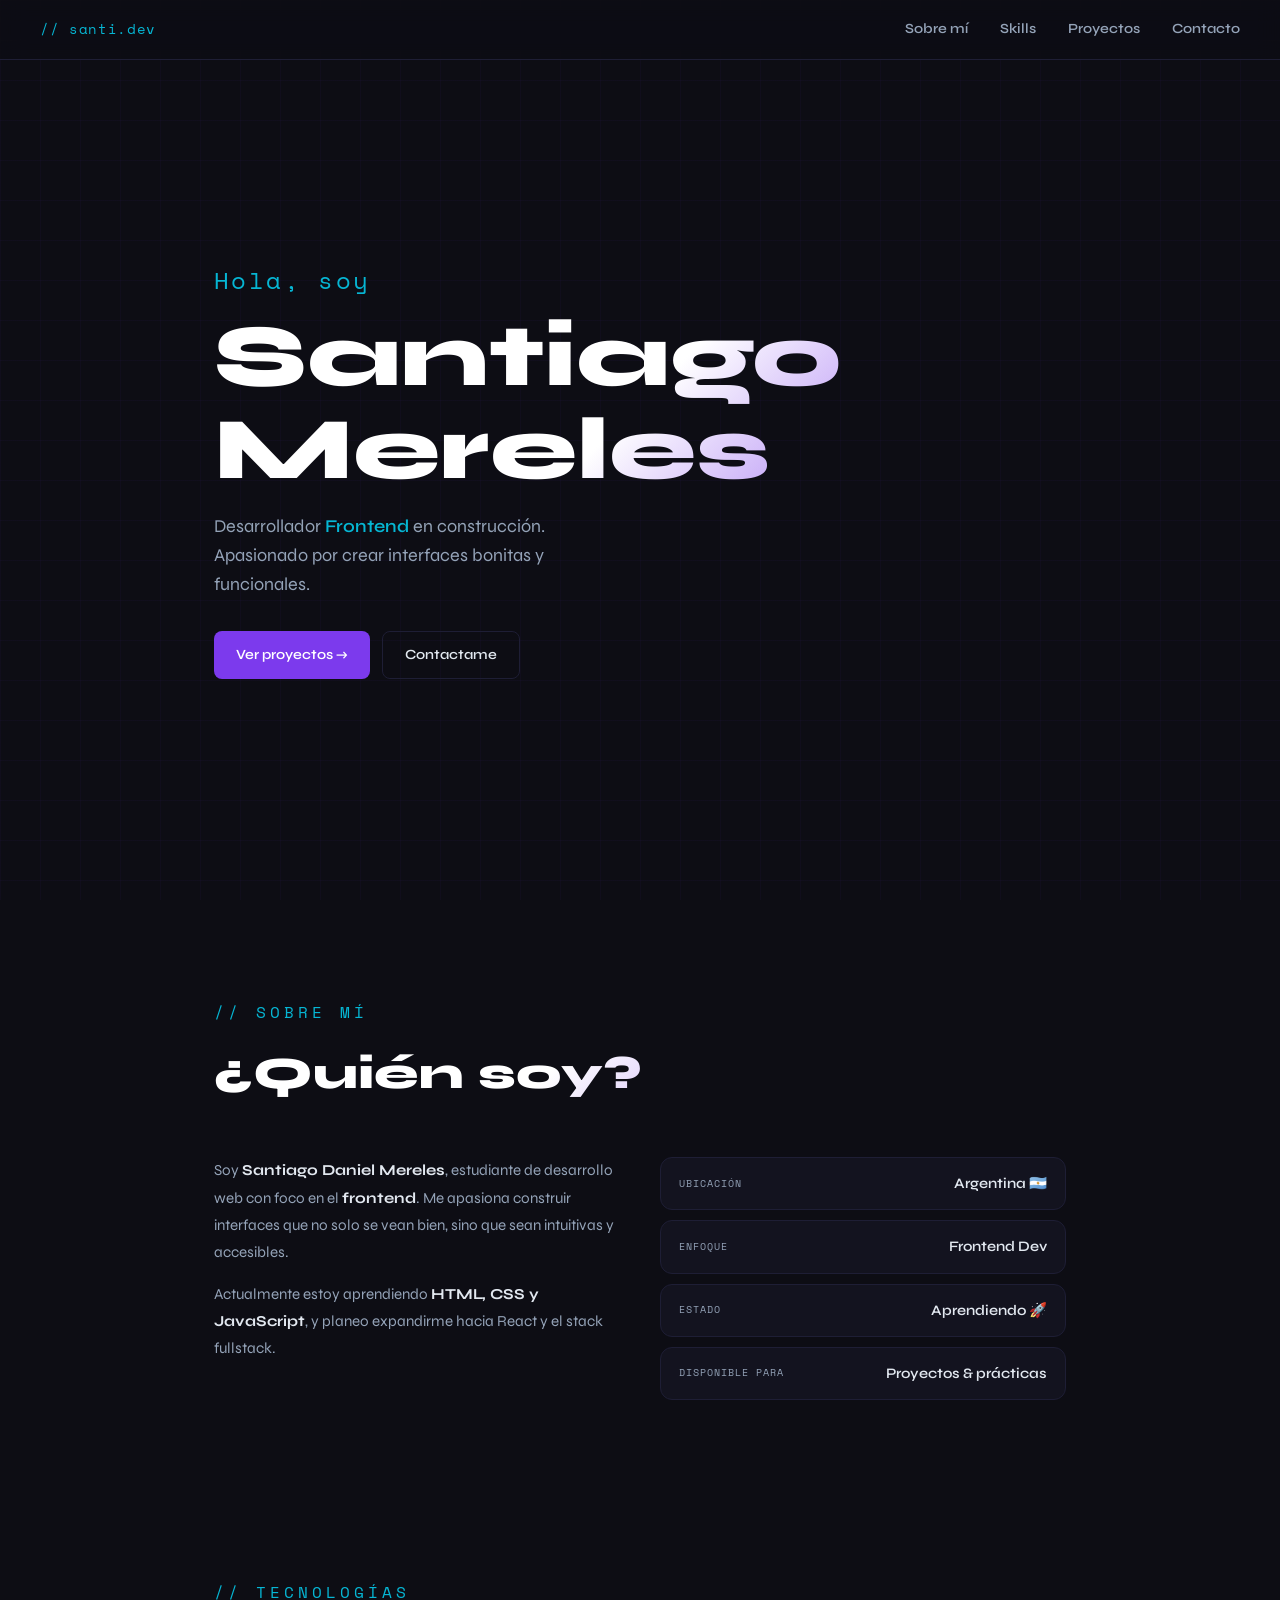
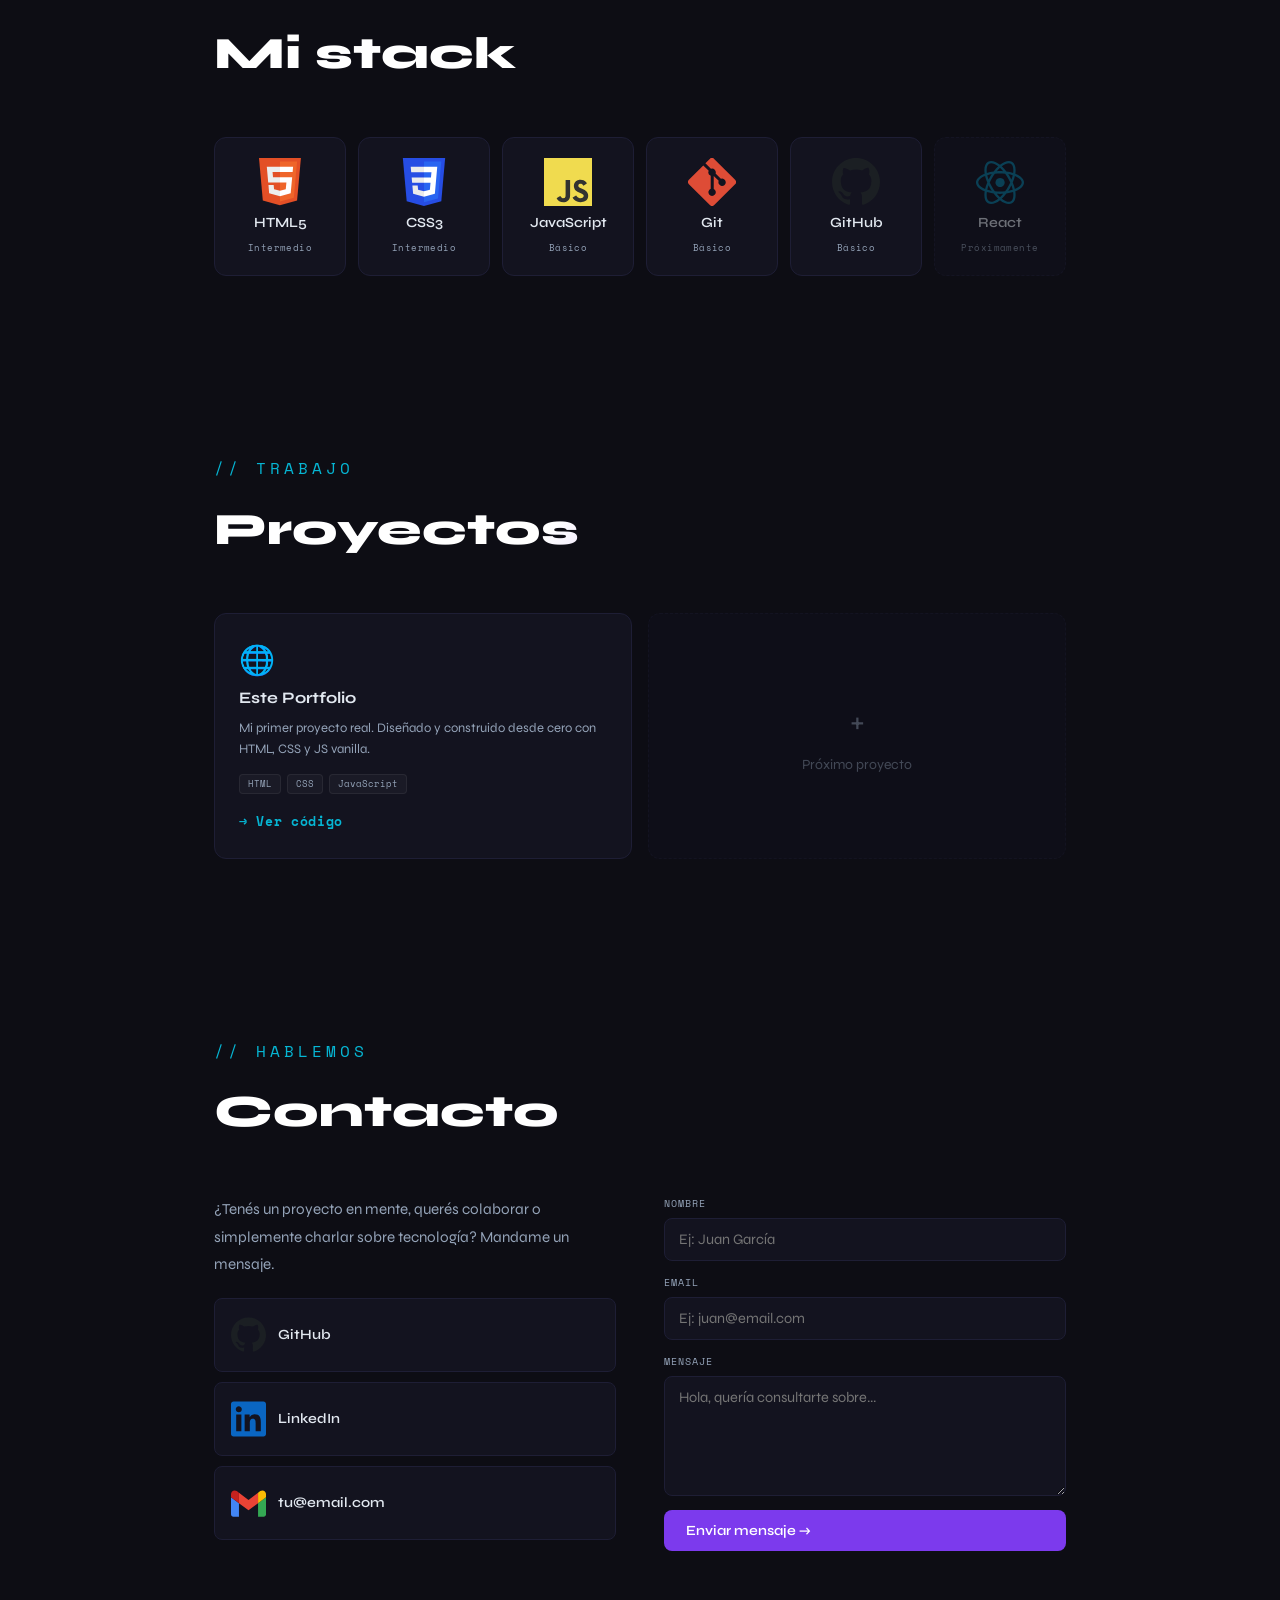
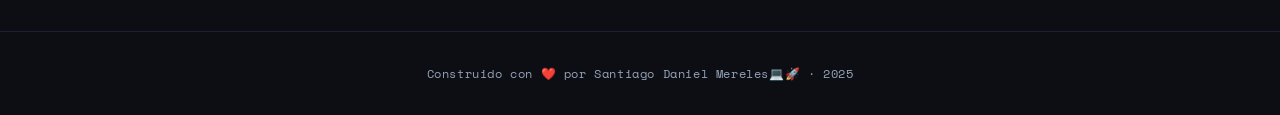
==== commit 7eb6a089: "style: nuevo estilo del encabezado de los links para pantallas pequeñas" ====
--- a/index.html
+++ b/index.html
@@ -28,14 +28,22 @@
 </head>
 <body>
     <header>
-    <!-- NAV -->
         <nav class="nav">
             <div class="nav__logo">// santi.dev</div>
-            <div class="nav__links">
-            <a class="nav__link" href="#sobre-mi">Sobre mí</a>
-            <a class="nav__link" href="#habilidades">Skills</a>
-            <a class="nav__link" href="#proyectos">Proyectos</a>
-            <a class="nav__link" href="#contacto">Contacto</a>
+
+            <!-- Botón hamburguesa -->
+            <button class="nav__toggle" id="nav-toggle" aria-label="Abrir menú">
+                <span class="nav__toggle-bar"></span>
+                <span class="nav__toggle-bar"></span>
+                <span class="nav__toggle-bar"></span>
+            </button>
+
+            <!-- Links -->
+            <div class="nav__links" id="nav-links">
+                <a class="nav__link" href="#sobre-mi">Sobre mí</a>
+                <a class="nav__link" href="#habilidades">Skills</a>
+                <a class="nav__link" href="#proyectos">Proyectos</a>
+                <a class="nav__link" href="#contacto">Contacto</a>
             </div>
         </nav>
     </header>
--- a/css/components.css
+++ b/css/components.css
@@ -10,33 +10,75 @@
     display: flex;
     justify-content: space-between;
     align-items: center;
-    padding: 16px 20px;
+    flex-wrap: wrap; /* permite que los links bajen en mobile */
+    padding: 1.6rem 2rem;
     background: rgba(13,13,20,.85);
     backdrop-filter: blur(12px);
     border-bottom: 1px solid var(--border);
+    height: 6rem;
+    overflow: hidden; /* oculta el menú por defecto */
+    transition: height .3s ease;
+}
+
+/* Nav abierto — JS le agrega esta clase */
+.nav--open {
+    height: auto;
 }
 
 .nav__logo {
     font-family: 'Space Mono', monospace;
-    font-size: 1.3rem;
+    font-size: 1.4rem;
     color: var(--accent2);
     letter-spacing: .05em;
 }
 
+/* ── BOTÓN HAMBURGUESA ── */
+.nav__toggle {
+    display: flex;
+    flex-direction: column;
+    justify-content: center;
+    gap: .5em;
+    background: none;
+    border: none;
+    cursor: pointer;
+    padding: .4rem;
+    z-index: 101;
+}
+
+.nav__toggle-bar {
+    display: block;
+    width: 2.4rem;
+    height: .2rem;
+    background: var(--text);
+    border-radius: 2px;
+    transition: transform .3s ease, opacity .3s ease;
+    transform-origin: center;
+}
+
+/* ── LINKS ── */
 .nav__links {
     display: flex;
-    gap: 20px;
+    flex-direction: column; /* mobile: apilados */
+    width: 100%;
+    gap: 0;
+    padding: 1.2rem 0 .8rem;
 }
 
 .nav__link {
-    font-size: 1.3rem;
-    font-weight: 600;
-    color: var(--muted);
+    font-size: 1.4rem;
+    font-weight: 600;
+    color: var(--muted);
+    padding: 1rem 0;
+    border-bottom: 1px solid var(--border);
     transition: color .2s;
 }
 
 .nav__link:hover {
     color: var(--text);
+}
+
+.nav__link:last-child {
+    border-bottom: none;
 }
 
 /* ── BOTONES ── */
@@ -281,18 +323,6 @@
     font-weight: 600;
 }
 
-/* ── REVEAL (animación scroll) ── */
-.reveal {
-    opacity: 0;
-    transform: translateY(30px);
-    transition: opacity .6s ease, transform .6s ease;
-}
-
-.reveal.visible {
-    opacity: 1;
-    transform: translateY(0);
-}
-
 /* ── FOOTER ── */
 .footer {
     text-align: center;
@@ -309,4 +339,29 @@
     color: var(--muted);
 }
 
-/*Prueba de ejemplo*/+/* --- Animaciones --- */
+/* ── REVEAL (animación scroll) ── */
+.reveal {
+    opacity: 0;
+    transform: translateY(30px);
+    transition: opacity .6s ease, transform .6s ease;
+}
+
+.reveal.visible {
+    opacity: 1;
+    transform: translateY(0);
+}
+
+/* Animación → X cuando está abierto */
+.nav--open .nav__toggle-bar:nth-child(1) {
+    transform: translateY(.7rem) rotate(45deg);
+}
+
+.nav--open .nav__toggle-bar:nth-child(2) {
+    opacity: 0;
+    transform: scaleX(0);
+}
+
+.nav--open .nav__toggle-bar:nth-child(3) {
+    transform: translateY(-.7rem) rotate(-45deg);
+}
--- a/css/responsive.css
+++ b/css/responsive.css
@@ -21,15 +21,32 @@
 /* ── 768px — Tablet ── */
 @media (min-width: 768px) {
     .nav {
-        padding: 18px 40px;
+        height: 6rem; /* altura fija, nunca se expande */
+        overflow: visible;
+        flex-wrap: nowrap;
+        padding: 1.8rem 4rem;
+    }
+    
+    /* Ocultamos el botón hamburguesa en desktop */
+    .nav__toggle {
+        display: none;
     }
 
+     /* Links en fila como antes */
     .nav__links {
-        gap: 32px;
+        flex-direction: row;
+        width: auto;
+        gap: 3.2rem;
+        padding: 0;
     }
 
-    .nav__logo,
     .nav__link {
+        font-size: 1.4rem;
+        padding: 0;
+        border-bottom: none;
+    }
+
+    .nav__logo {
         font-size: 1.36rem;
     }
 
--- a/css/components.css
+++ b/css/components.css
@@ -10,33 +10,75 @@
     display: flex;
     justify-content: space-between;
     align-items: center;
-    padding: 16px 20px;
+    flex-wrap: wrap; /* permite que los links bajen en mobile */
+    padding: 1.6rem 2rem;
     background: rgba(13,13,20,.85);
     backdrop-filter: blur(12px);
     border-bottom: 1px solid var(--border);
+    height: 6rem;
+    overflow: hidden; /* oculta el menú por defecto */
+    transition: height .3s ease;
+}
+
+/* Nav abierto — JS le agrega esta clase */
+.nav--open {
+    height: auto;
 }
 
 .nav__logo {
     font-family: 'Space Mono', monospace;
-    font-size: 1.3rem;
+    font-size: 1.4rem;
     color: var(--accent2);
     letter-spacing: .05em;
 }
 
+/* ── BOTÓN HAMBURGUESA ── */
+.nav__toggle {
+    display: flex;
+    flex-direction: column;
+    justify-content: center;
+    gap: .5em;
+    background: none;
+    border: none;
+    cursor: pointer;
+    padding: .4rem;
+    z-index: 101;
+}
+
+.nav__toggle-bar {
+    display: block;
+    width: 2.4rem;
+    height: .2rem;
+    background: var(--text);
+    border-radius: 2px;
+    transition: transform .3s ease, opacity .3s ease;
+    transform-origin: center;
+}
+
+/* ── LINKS ── */
 .nav__links {
     display: flex;
-    gap: 20px;
+    flex-direction: column; /* mobile: apilados */
+    width: 100%;
+    gap: 0;
+    padding: 1.2rem 0 .8rem;
 }
 
 .nav__link {
-    font-size: 1.3rem;
-    font-weight: 600;
-    color: var(--muted);
+    font-size: 1.4rem;
+    font-weight: 600;
+    color: var(--muted);
+    padding: 1rem 0;
+    border-bottom: 1px solid var(--border);
     transition: color .2s;
 }
 
 .nav__link:hover {
     color: var(--text);
+}
+
+.nav__link:last-child {
+    border-bottom: none;
 }
 
 /* ── BOTONES ── */
@@ -281,18 +323,6 @@
     font-weight: 600;
 }
 
-/* ── REVEAL (animación scroll) ── */
-.reveal {
-    opacity: 0;
-    transform: translateY(30px);
-    transition: opacity .6s ease, transform .6s ease;
-}
-
-.reveal.visible {
-    opacity: 1;
-    transform: translateY(0);
-}
-
 /* ── FOOTER ── */
 .footer {
     text-align: center;
@@ -309,4 +339,29 @@
     color: var(--muted);
 }
 
-/*Prueba de ejemplo*/+/* --- Animaciones --- */
+/* ── REVEAL (animación scroll) ── */
+.reveal {
+    opacity: 0;
+    transform: translateY(30px);
+    transition: opacity .6s ease, transform .6s ease;
+}
+
+.reveal.visible {
+    opacity: 1;
+    transform: translateY(0);
+}
+
+/* Animación → X cuando está abierto */
+.nav--open .nav__toggle-bar:nth-child(1) {
+    transform: translateY(.7rem) rotate(45deg);
+}
+
+.nav--open .nav__toggle-bar:nth-child(2) {
+    opacity: 0;
+    transform: scaleX(0);
+}
+
+.nav--open .nav__toggle-bar:nth-child(3) {
+    transform: translateY(-.7rem) rotate(-45deg);
+}
--- a/css/responsive.css
+++ b/css/responsive.css
@@ -21,15 +21,32 @@
 /* ── 768px — Tablet ── */
 @media (min-width: 768px) {
     .nav {
-        padding: 18px 40px;
+        height: 6rem; /* altura fija, nunca se expande */
+        overflow: visible;
+        flex-wrap: nowrap;
+        padding: 1.8rem 4rem;
+    }
+    
+    /* Ocultamos el botón hamburguesa en desktop */
+    .nav__toggle {
+        display: none;
     }
 
+     /* Links en fila como antes */
     .nav__links {
-        gap: 32px;
+        flex-direction: row;
+        width: auto;
+        gap: 3.2rem;
+        padding: 0;
     }
 
-    .nav__logo,
     .nav__link {
+        font-size: 1.4rem;
+        padding: 0;
+        border-bottom: none;
+    }
+
+    .nav__logo {
         font-size: 1.36rem;
     }
 
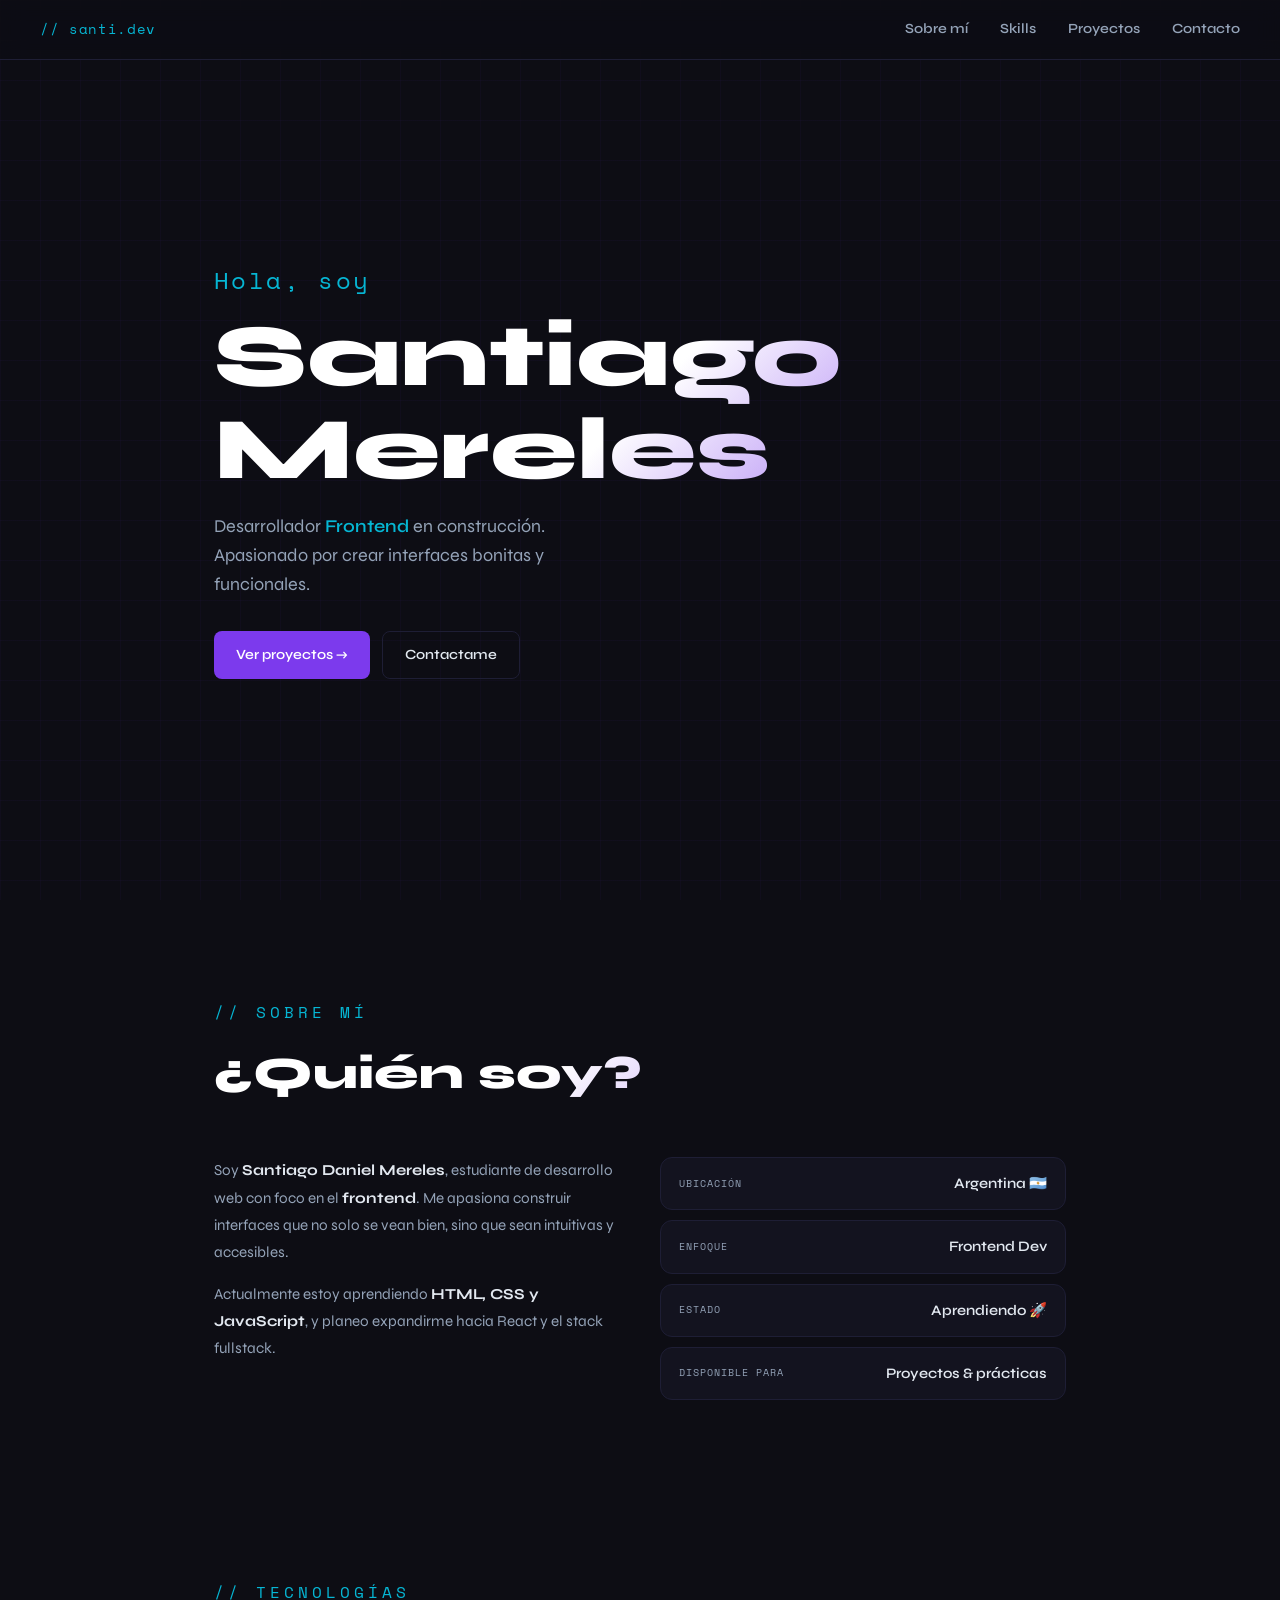
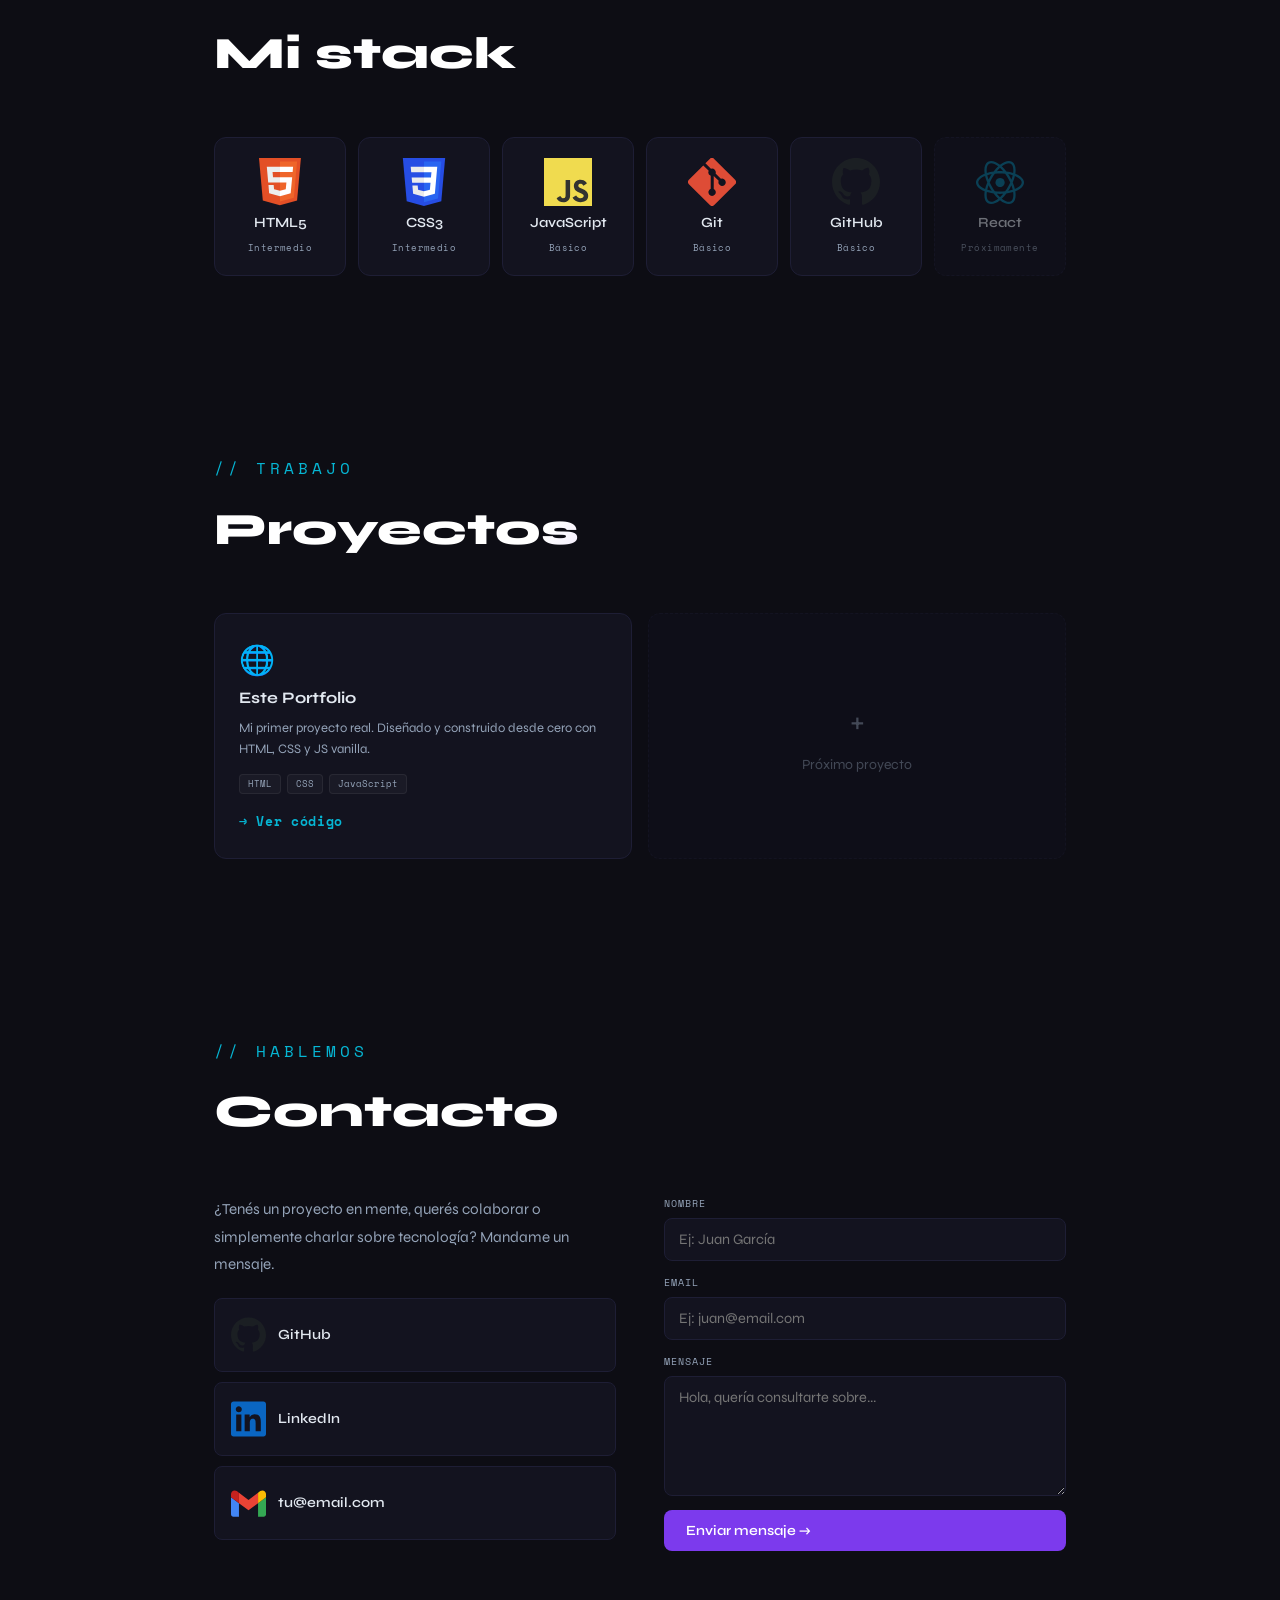
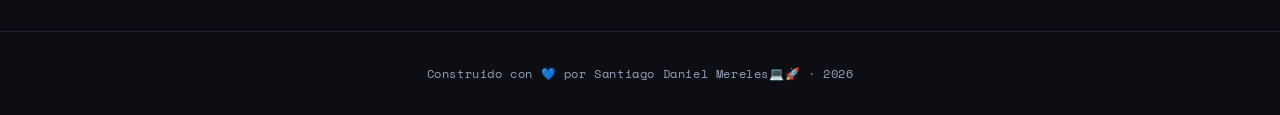
==== commit d6d409c2: "Detalles mínimos en el footer." ====
--- a/index.html
+++ b/index.html
@@ -209,7 +209,7 @@
     </main>
 
     <footer class="footer">
-        <p class="footer__text">Construido con ❤️ por Santiago Daniel Mereles💻🚀 · 2025</p>
+        <p class="footer__text">Construido con 💙 por Santiago Daniel Mereles💻🚀 · 2026</p>
     </footer>
 
     <script src="js/main.js"></script>
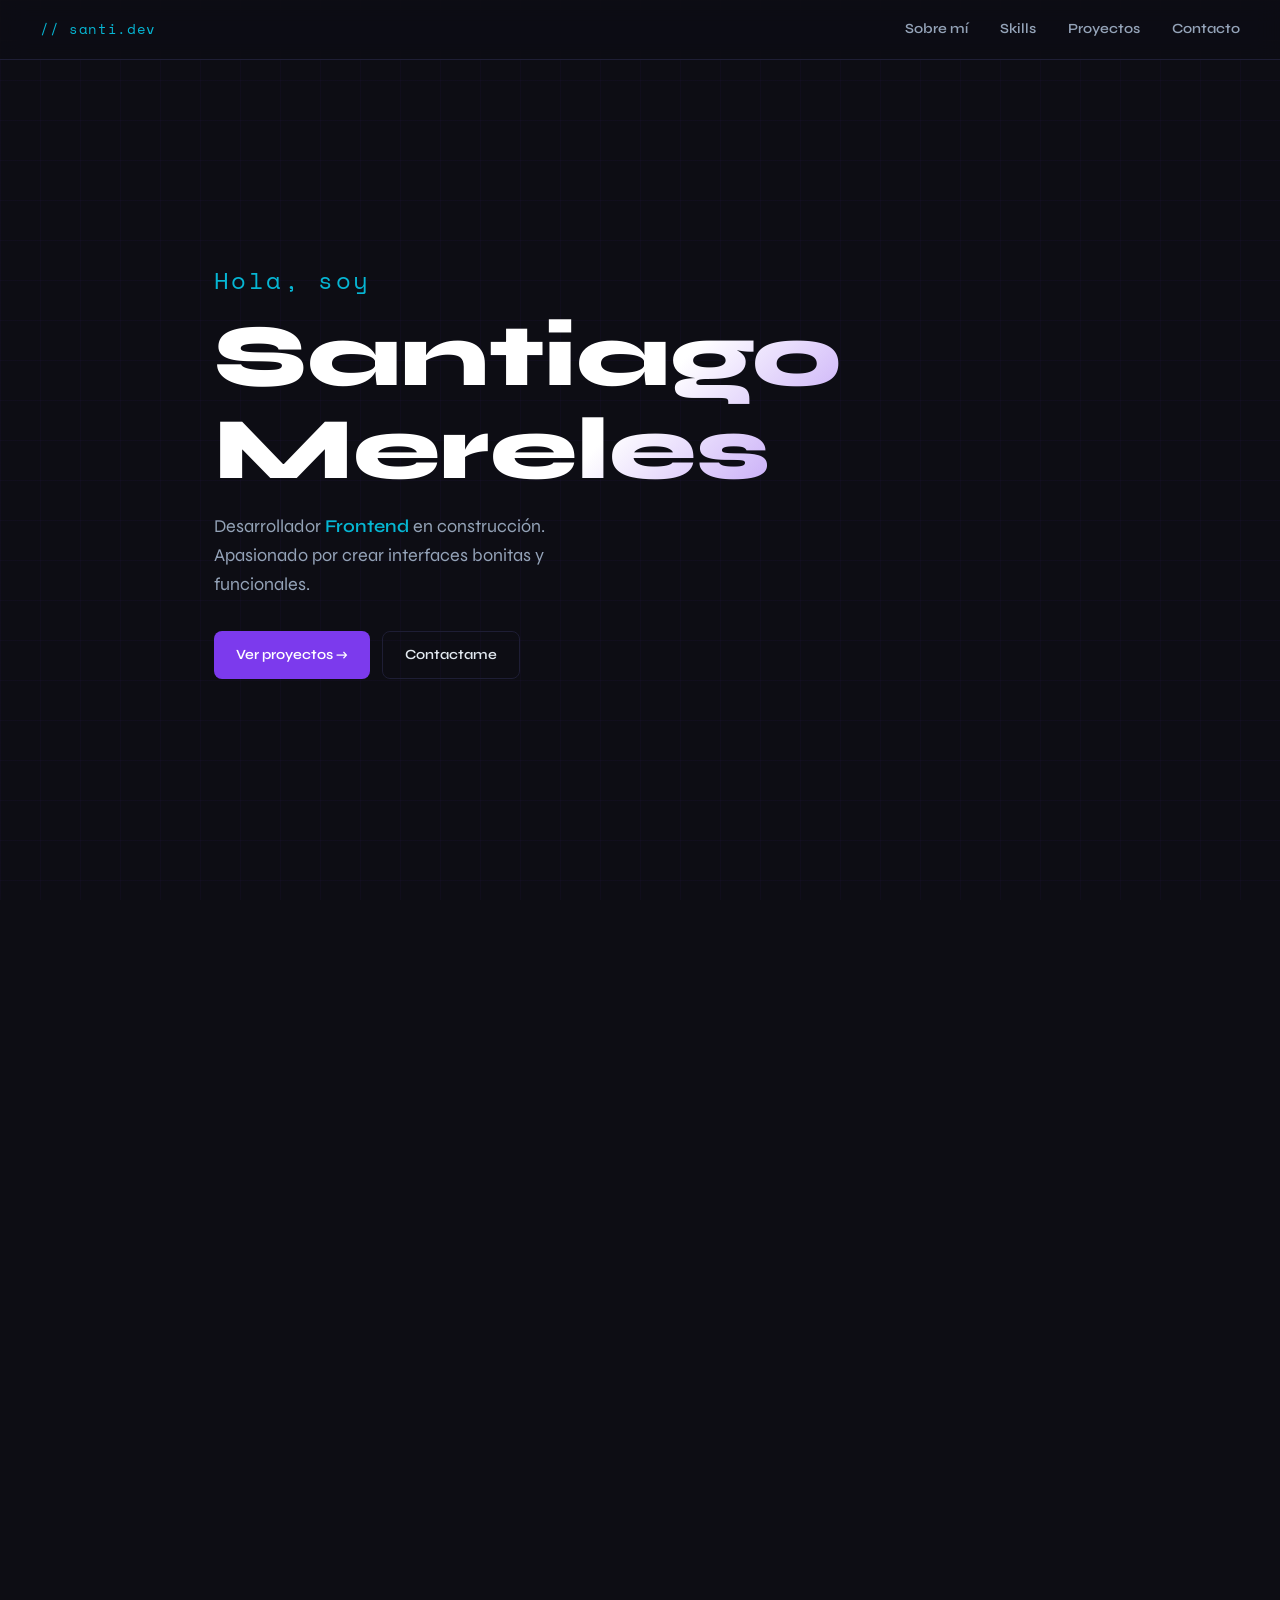
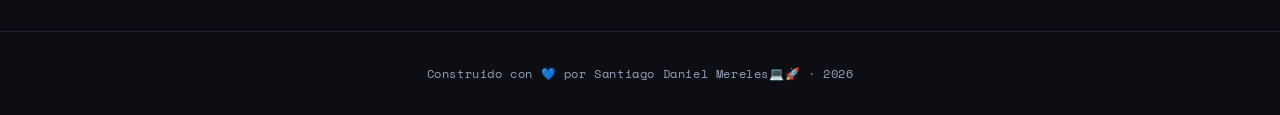
==== commit f98c917e: "feature: funcionalidades en la sección de contacto" ====
--- a/index.html
+++ b/index.html
@@ -28,22 +28,14 @@
 </head>
 <body>
     <header>
+    <!-- NAV -->
         <nav class="nav">
             <div class="nav__logo">// santi.dev</div>
-
-            <!-- Botón hamburguesa -->
-            <button class="nav__toggle" id="nav-toggle" aria-label="Abrir menú">
-                <span class="nav__toggle-bar"></span>
-                <span class="nav__toggle-bar"></span>
-                <span class="nav__toggle-bar"></span>
-            </button>
-
-            <!-- Links -->
-            <div class="nav__links" id="nav-links">
-                <a class="nav__link" href="#sobre-mi">Sobre mí</a>
-                <a class="nav__link" href="#habilidades">Skills</a>
-                <a class="nav__link" href="#proyectos">Proyectos</a>
-                <a class="nav__link" href="#contacto">Contacto</a>
+            <div class="nav__links">
+            <a class="nav__link" href="#sobre-mi">Sobre mí</a>
+            <a class="nav__link" href="#habilidades">Skills</a>
+            <a class="nav__link" href="#proyectos">Proyectos</a>
+            <a class="nav__link" href="#contacto">Contacto</a>
             </div>
         </nav>
     </header>
@@ -174,17 +166,17 @@
                 <div class="contact__info">
                 <p class="contact__text">¿Tenés un proyecto en mente, querés colaborar o simplemente charlar sobre tecnología? Mandame un mensaje.</p>
                 <div class="contact__socials">
-                    <a href="https://github.com/tu-usuario" class="social-link" target="_blank">
+                    <a href="https://github.com/santiago-mereles/mi-portfolio" class="social-link" target="_blank">
                     <img class="social-link__icon" src="./assets/images/logo/github_light-logo.svg" alt="logo de github">
                     <span class="social-link__label">GitHub</span>
                     </a>
-                    <a href="https://linkedin.com/in/tu-usuario" class="social-link" target="_blank">
+                    <a href="https://www.linkedin.com/feed/" class="social-link" target="_blank">
                     <img class="social-link__icon" src="./assets/images/logo/linkedin-logo.svg" alt="logo de linkedin">
                     <span class="social-link__label">LinkedIn</span>
                     </a>
-                    <a href="mailto:tu@email.com" class="social-link">
+                    <a href="mailto:santimereles18@gmail.com" class="social-link">
                     <img class="social-link__icon" src="./assets/images/logo/gmail-logo.svg" alt="logo de gmail">
-                    <span class="social-link__label">tu@email.com</span>
+                    <span class="social-link__label">santimereles18@gmail.com</span>
                     </a>
                 </div>
                 </div>
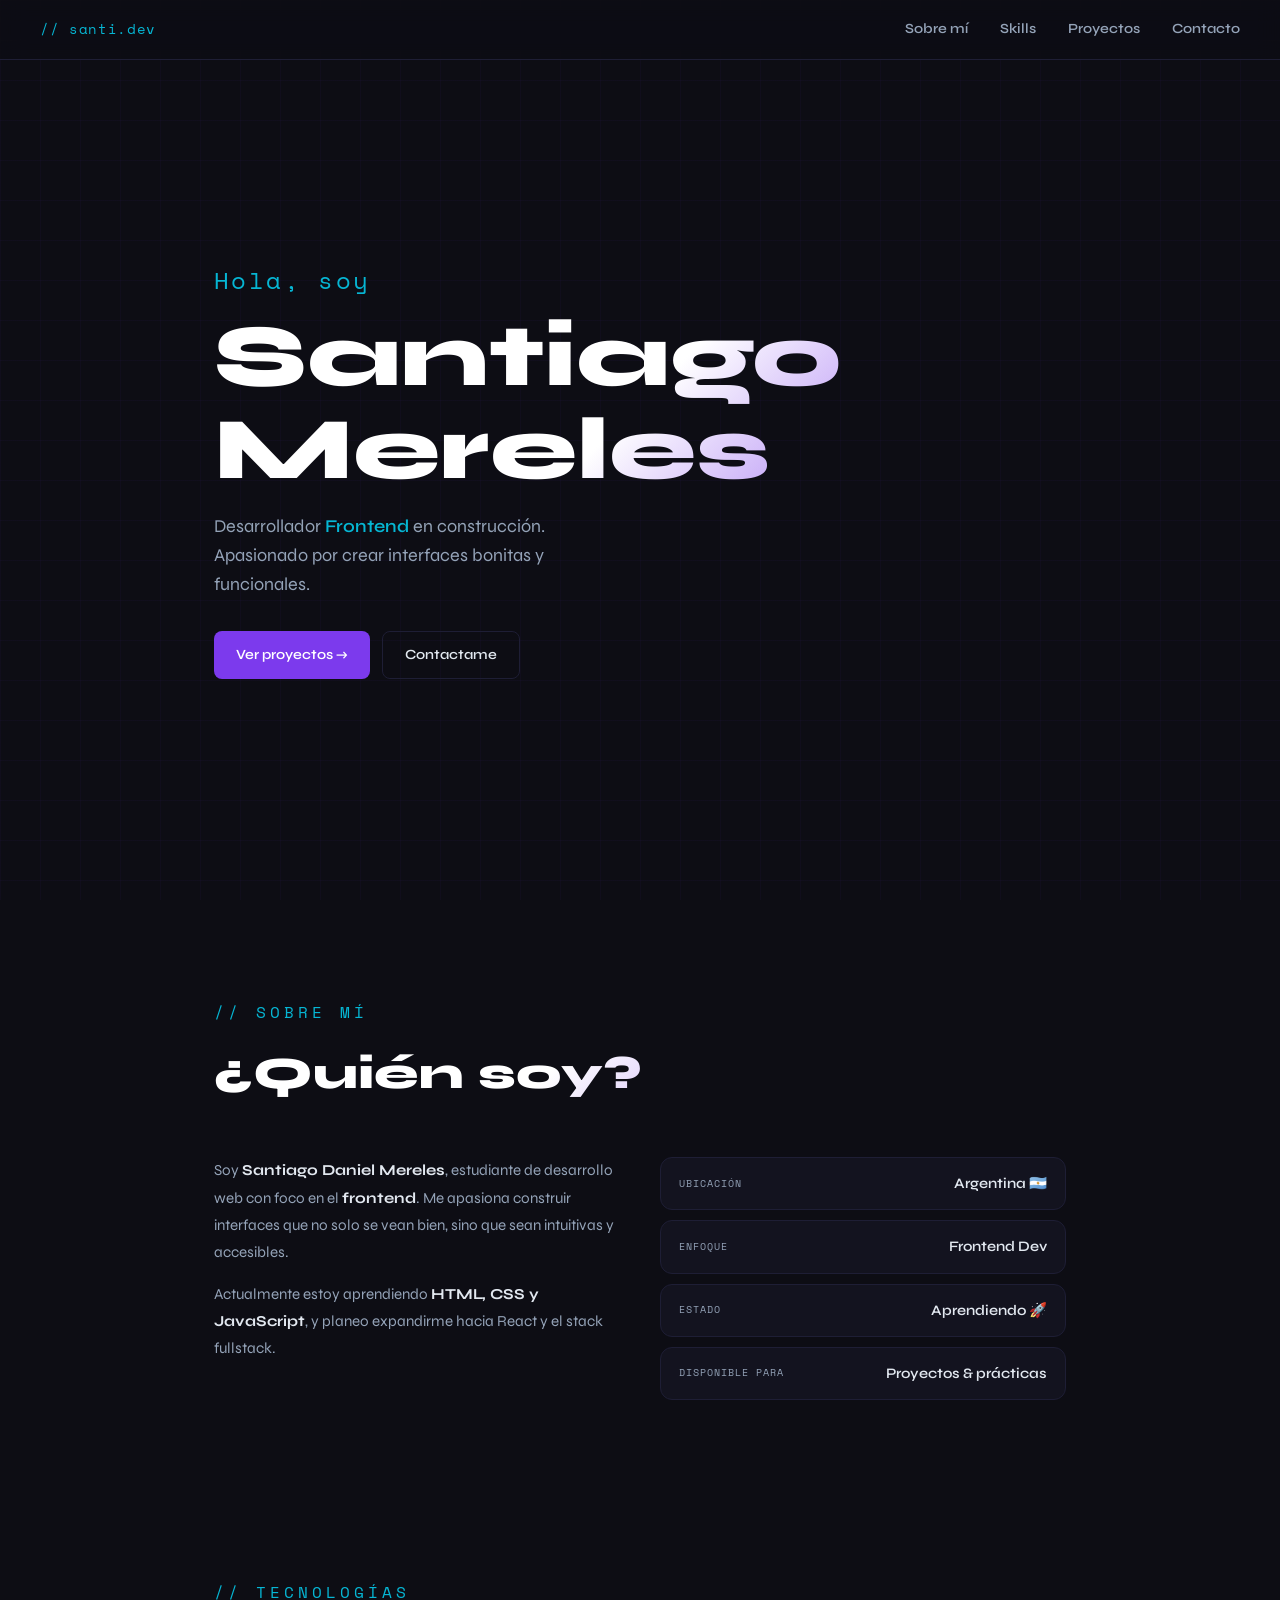
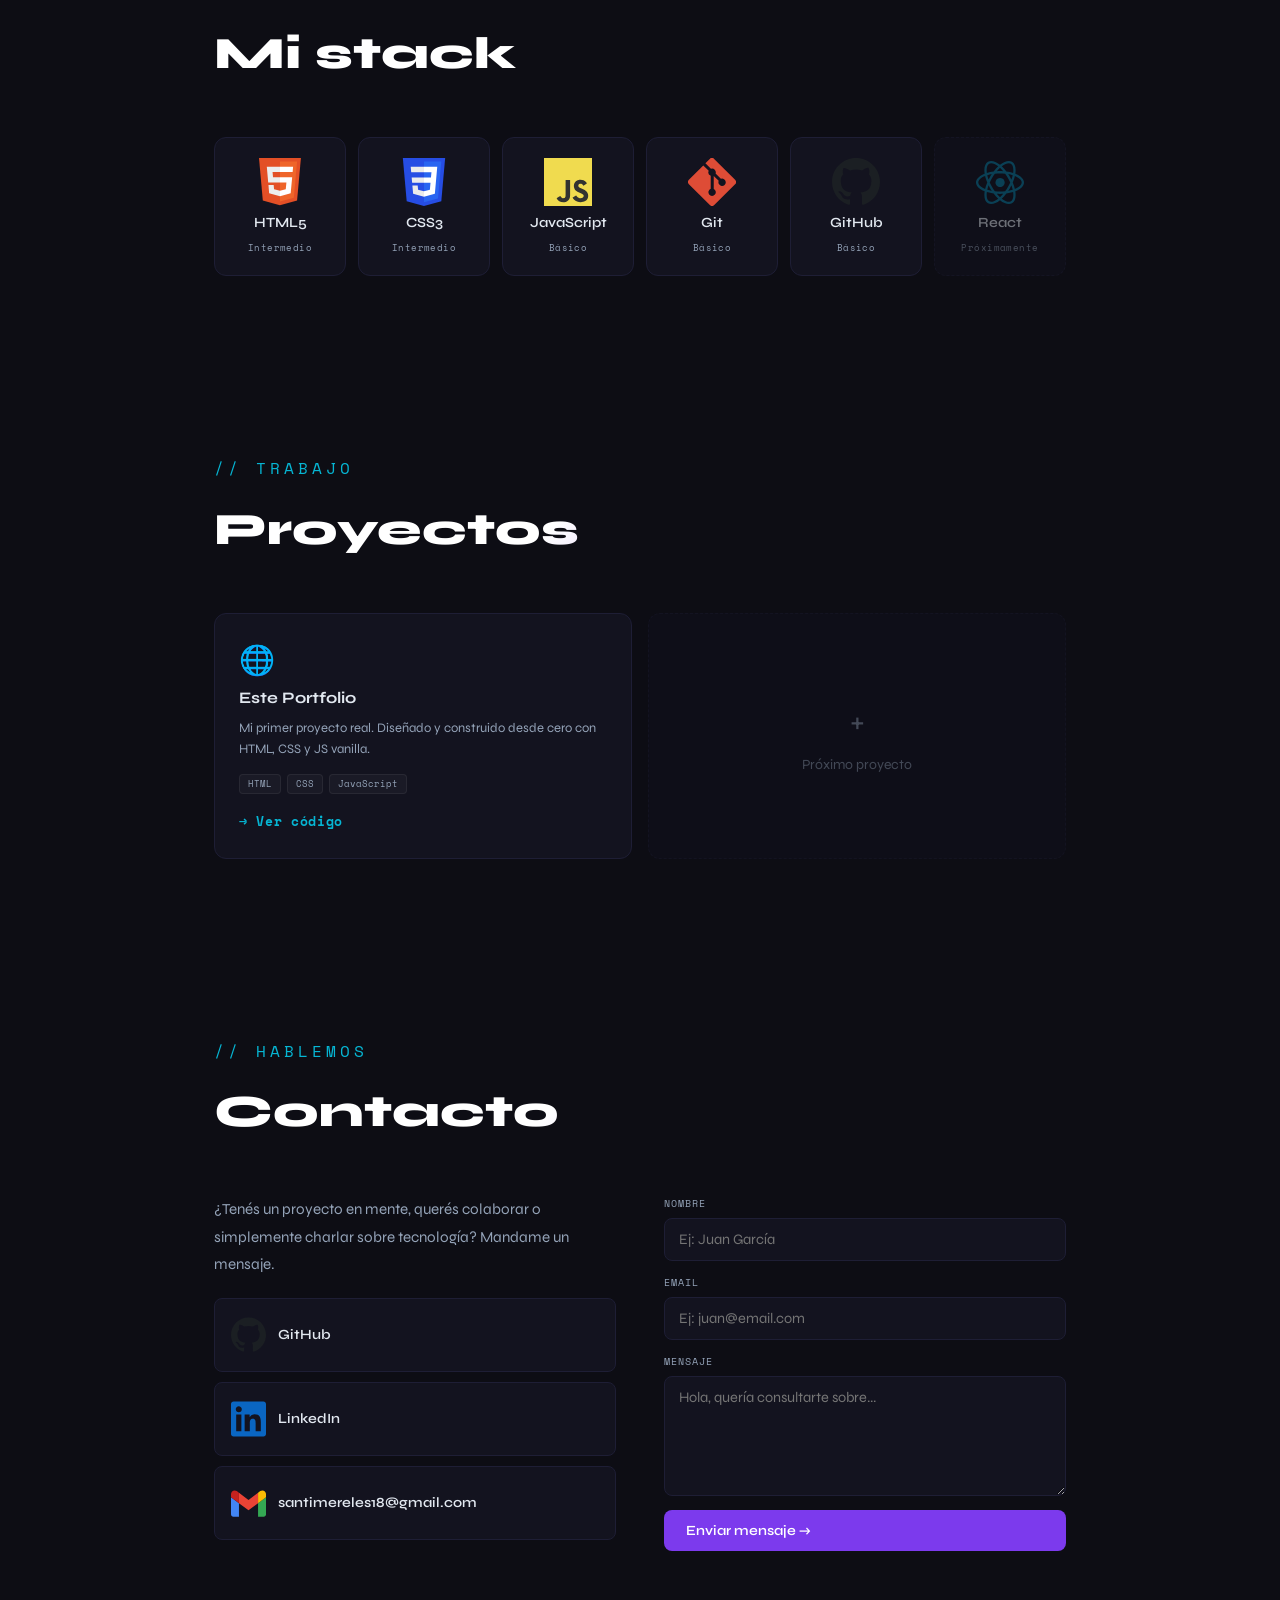
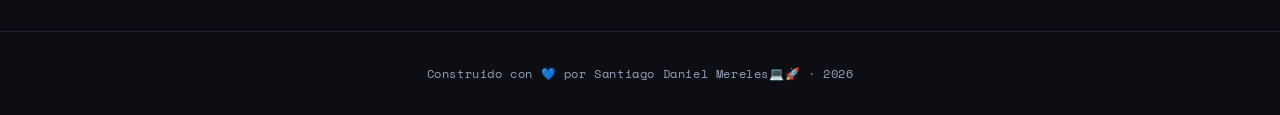
==== commit 0c87b632: "Merge de la rama style/index a la rama main." ====
--- a/index.html
+++ b/index.html
@@ -28,14 +28,22 @@
 </head>
 <body>
     <header>
-    <!-- NAV -->
         <nav class="nav">
             <div class="nav__logo">// santi.dev</div>
-            <div class="nav__links">
-            <a class="nav__link" href="#sobre-mi">Sobre mí</a>
-            <a class="nav__link" href="#habilidades">Skills</a>
-            <a class="nav__link" href="#proyectos">Proyectos</a>
-            <a class="nav__link" href="#contacto">Contacto</a>
+
+            <!-- Botón hamburguesa -->
+            <button class="nav__toggle" id="nav-toggle" aria-label="Abrir menú">
+                <span class="nav__toggle-bar"></span>
+                <span class="nav__toggle-bar"></span>
+                <span class="nav__toggle-bar"></span>
+            </button>
+
+            <!-- Links -->
+            <div class="nav__links" id="nav-links">
+                <a class="nav__link" href="#sobre-mi">Sobre mí</a>
+                <a class="nav__link" href="#habilidades">Skills</a>
+                <a class="nav__link" href="#proyectos">Proyectos</a>
+                <a class="nav__link" href="#contacto">Contacto</a>
             </div>
         </nav>
     </header>
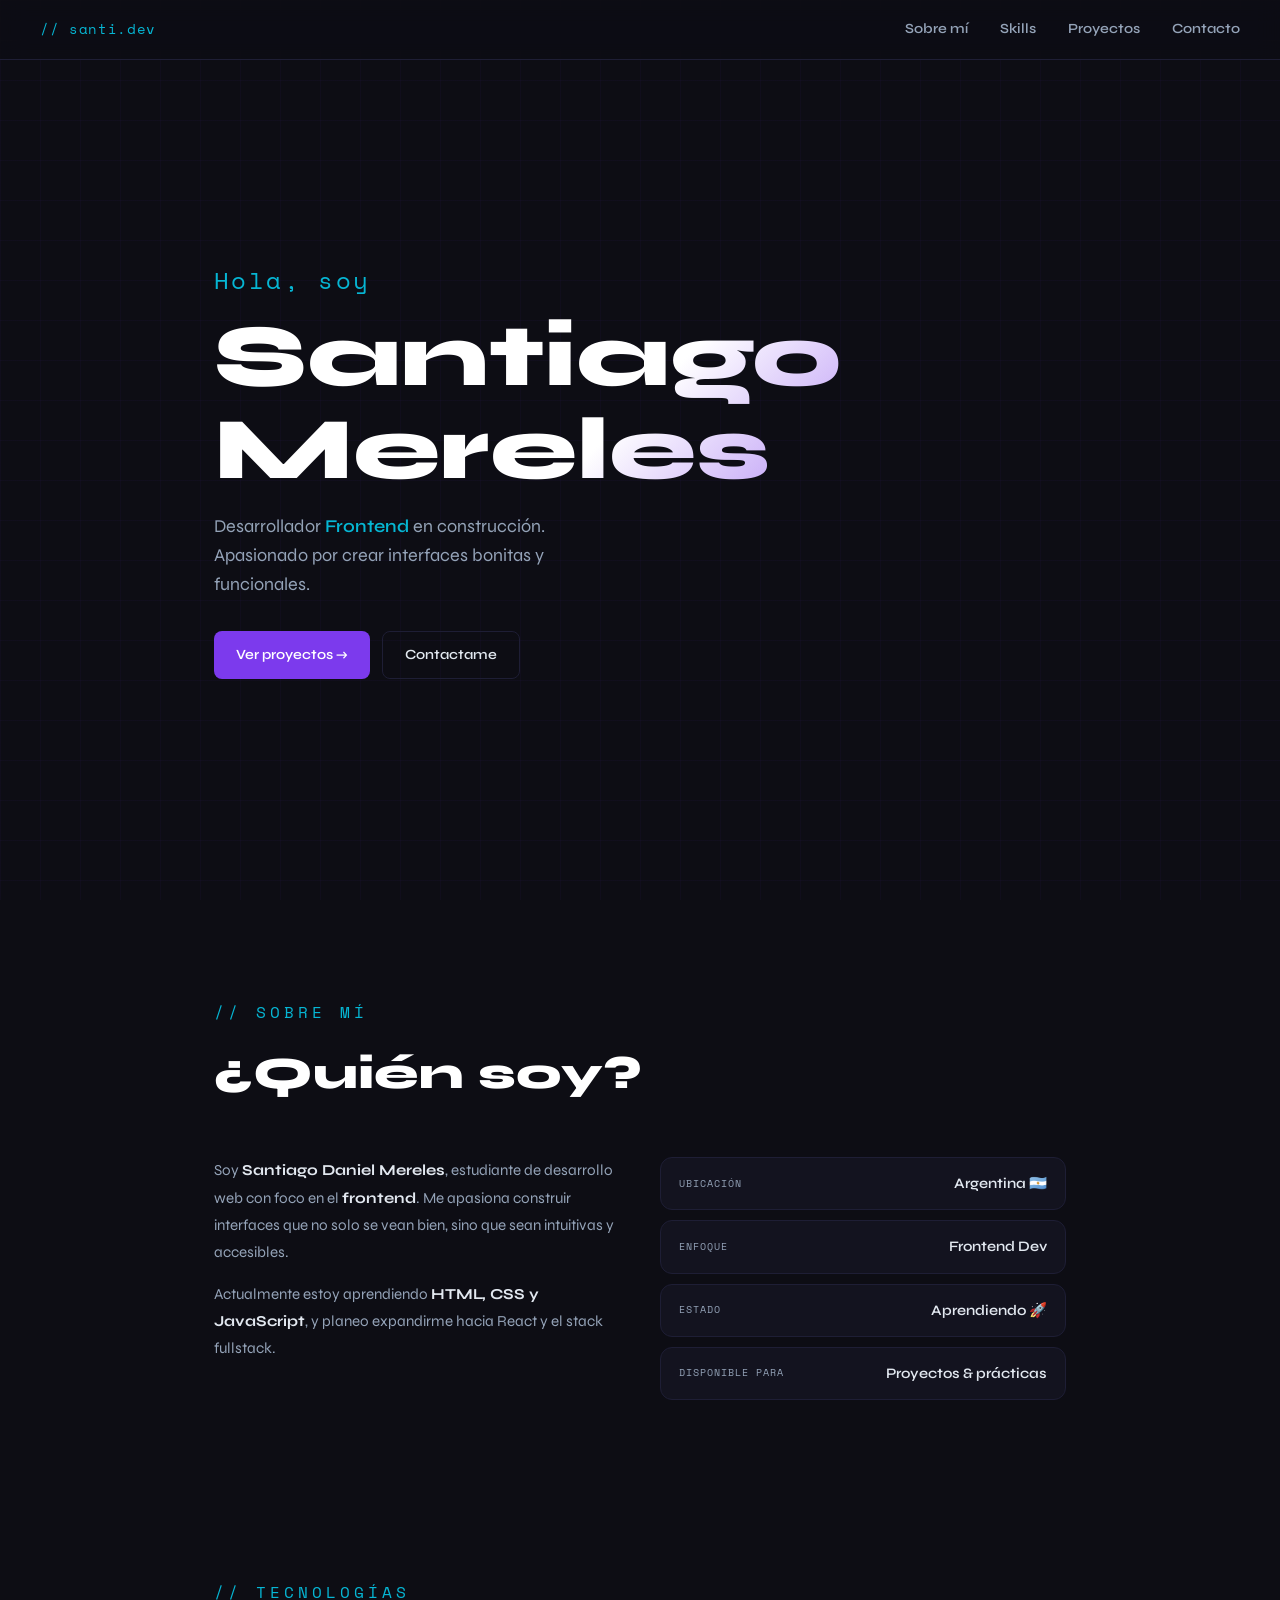
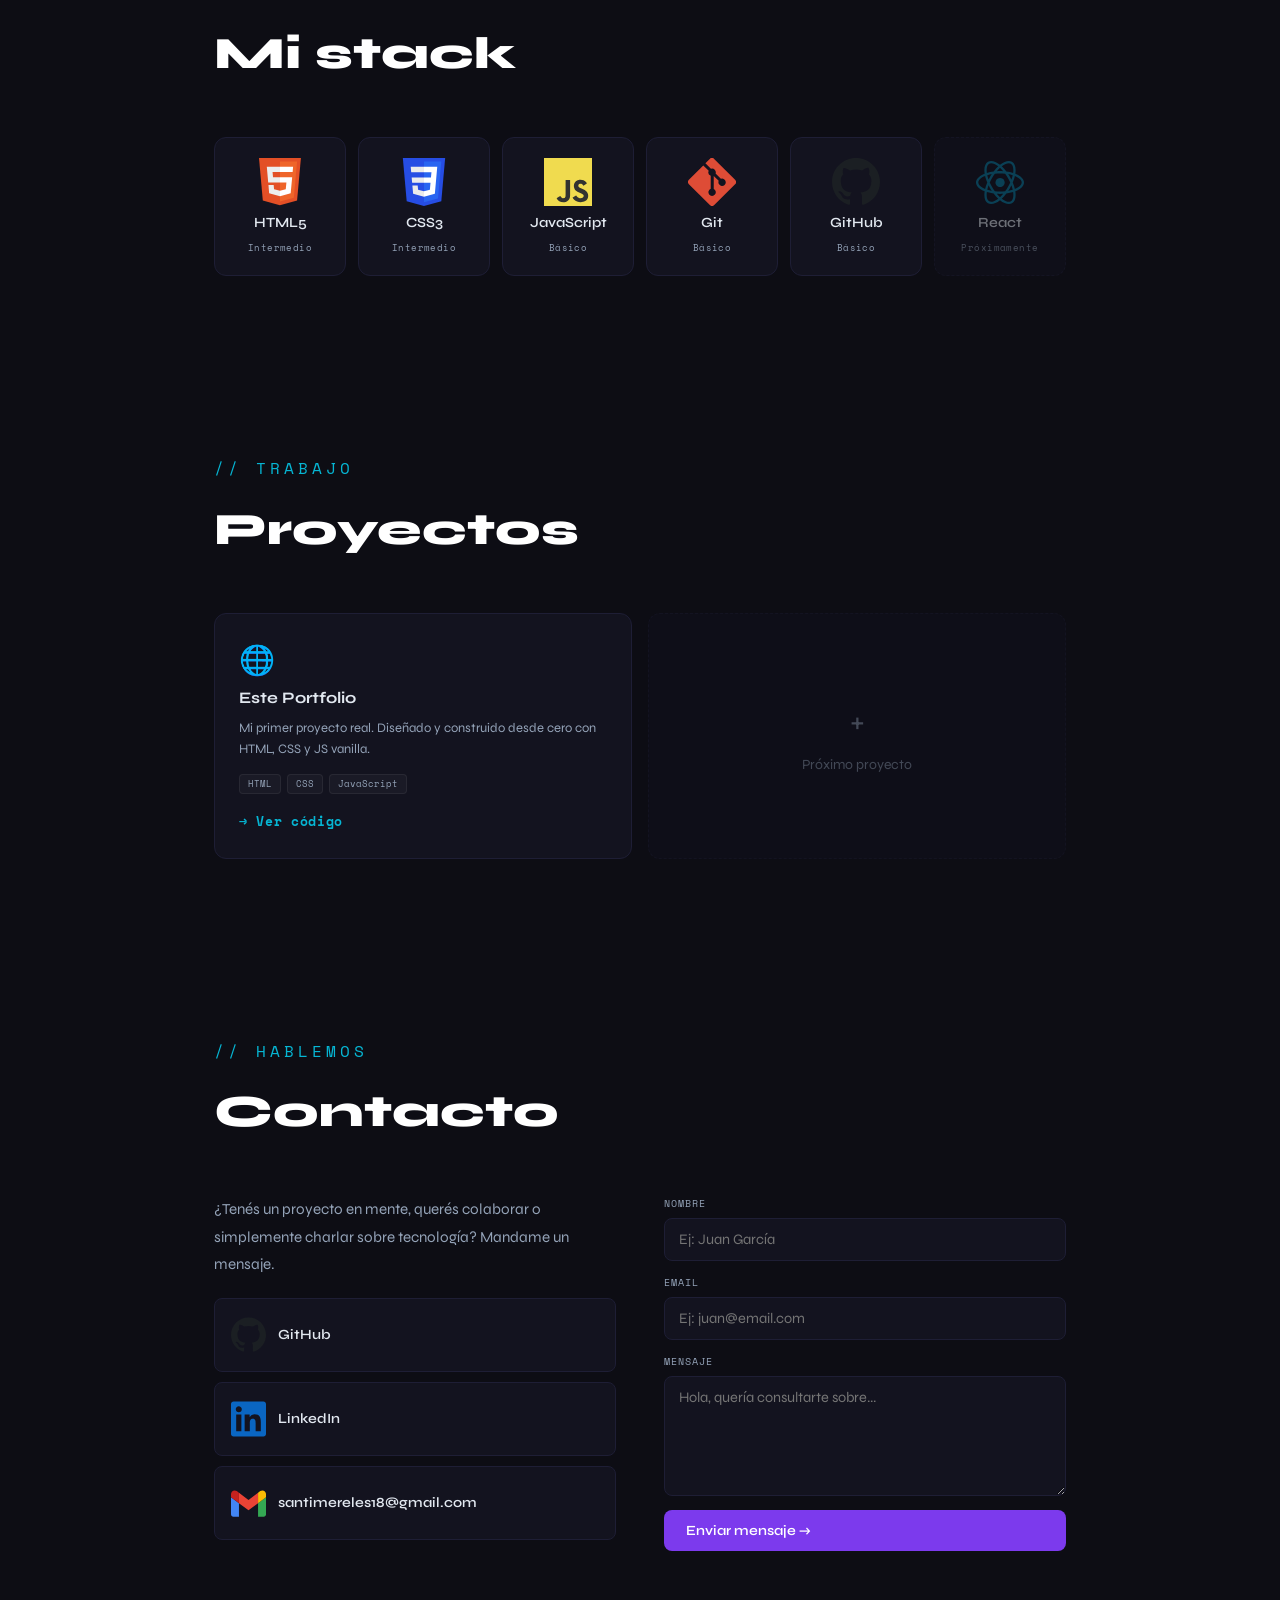
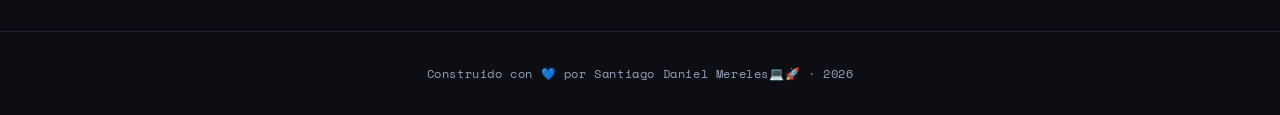
==== commit 31843740: "fix" ====
--- a/index.html
+++ b/index.html
@@ -13,10 +13,10 @@
     <link href="https://fonts.googleapis.com/css2?family=Space+Mono:wght@400;700&family=Syne:wght@400;600;800&display=swap" rel="stylesheet"/>
 
     <!-- CSS en orden: base → componentes → secciones → responsive -->
-    <link rel="stylesheet" href="css/base.css" media="print" onload="this.media='all'" />
-    <link rel="stylesheet" href="css/components.css" media="print" onload="this.media='all'" />
-    <link rel="stylesheet" href="css/sections.css" media="print" onload="this.media='all'" />
-    <link rel="stylesheet" href="css/responsive.css" media="print" onload="this.media='all'" />
+    <link rel="stylesheet" href="css/base.css" />
+    <link rel="stylesheet" href="css/components.css" />
+    <link rel="stylesheet" href="css/sections.css" />
+    <link rel="stylesheet" href="css/responsive.css" />
 
     <!-- Fallback para browsers sin JS -->
     <noscript>
--- a/css/sections.css
+++ b/css/sections.css
@@ -24,10 +24,11 @@
     font-size: 2.9rem;
     font-weight: 800;
     margin-bottom: 36px;
-    background: linear-gradient(135deg, #fff 40%, var(--accent));
+    color: #ffffff;
+    background: linear-gradient(135deg, #fff 50%, var(--accent));
     -webkit-background-clip: text;
+    background-clip: text;
     -webkit-text-fill-color: transparent;
-    background-clip: text;
 }
 
 /* ── HERO ── */
@@ -55,10 +56,11 @@
     font-size: 4.8rem;
     font-weight: 800;
     line-height: 1.05;
+    color: #ffffff;
     background: linear-gradient(135deg, #fff 50%, var(--accent));
     -webkit-background-clip: text;
+    background-clip: text;
     -webkit-text-fill-color: transparent;
-    background-clip: text;
     margin-bottom: 16px;
 }
 
--- a/css/sections.css
+++ b/css/sections.css
@@ -24,10 +24,11 @@
     font-size: 2.9rem;
     font-weight: 800;
     margin-bottom: 36px;
-    background: linear-gradient(135deg, #fff 40%, var(--accent));
+    color: #ffffff;
+    background: linear-gradient(135deg, #fff 50%, var(--accent));
     -webkit-background-clip: text;
+    background-clip: text;
     -webkit-text-fill-color: transparent;
-    background-clip: text;
 }
 
 /* ── HERO ── */
@@ -55,10 +56,11 @@
     font-size: 4.8rem;
     font-weight: 800;
     line-height: 1.05;
+    color: #ffffff;
     background: linear-gradient(135deg, #fff 50%, var(--accent));
     -webkit-background-clip: text;
+    background-clip: text;
     -webkit-text-fill-color: transparent;
-    background-clip: text;
     margin-bottom: 16px;
 }
 
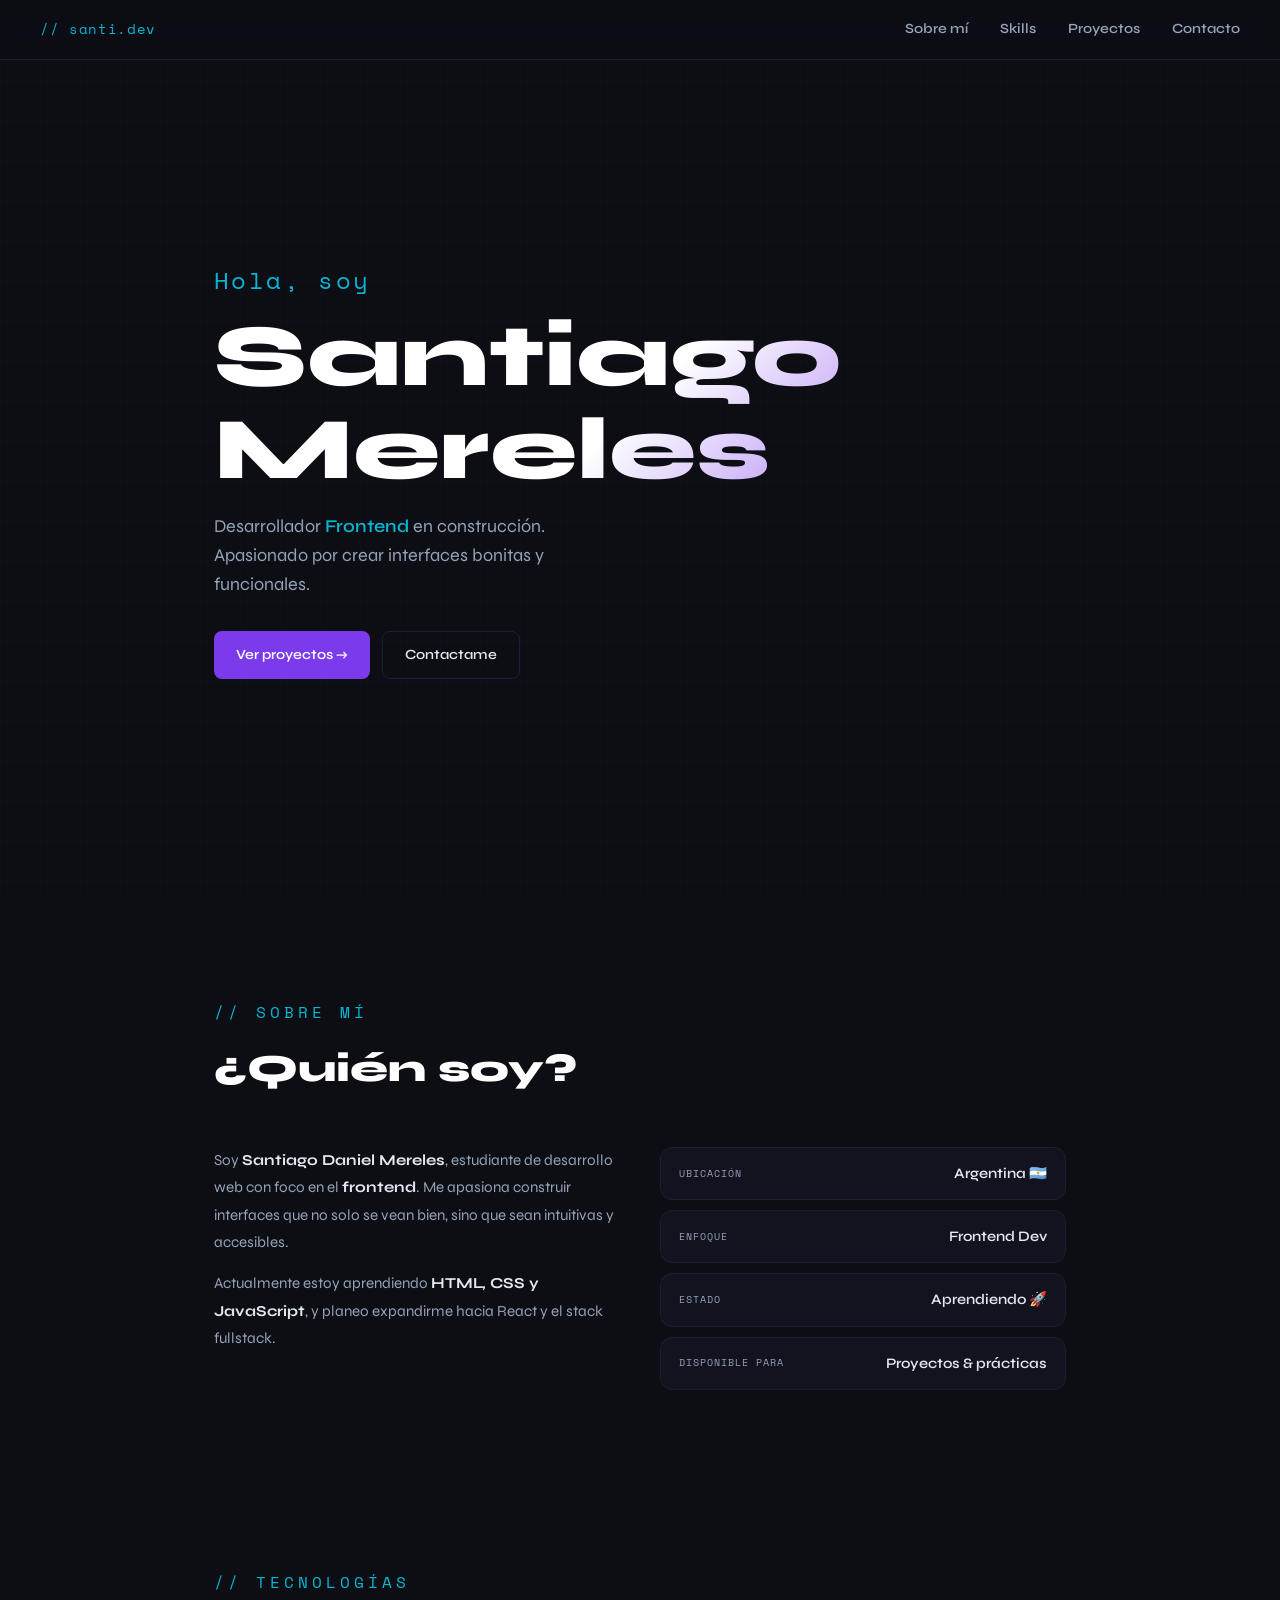
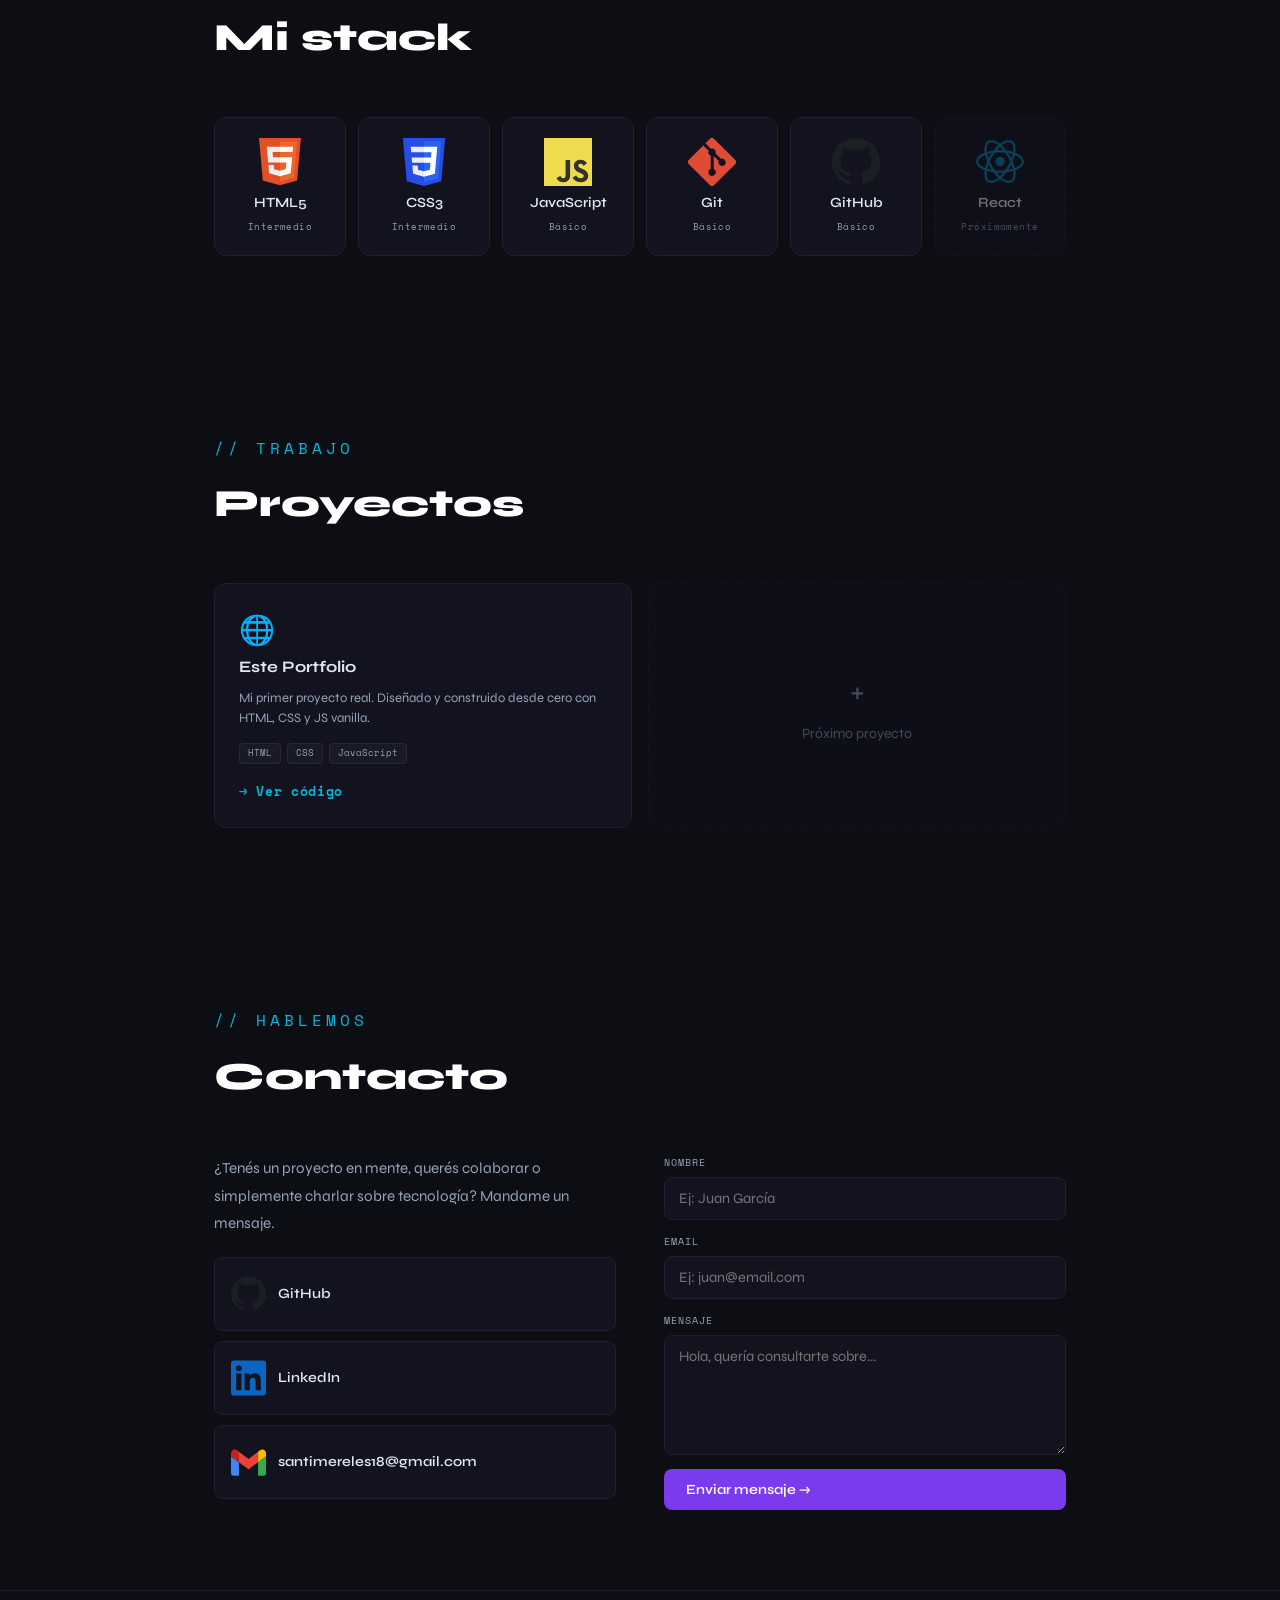
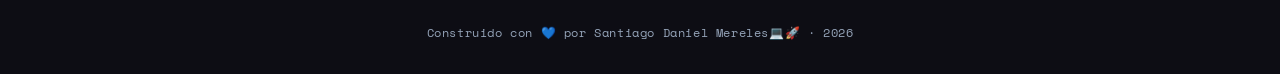
==== commit f8df67dd: "chore: elemino noscript fallback innecesario. feat: agrego favicons" ====
--- a/index.html
+++ b/index.html
@@ -6,6 +6,13 @@
     <meta name="description" content="Portfolio de Santiago Mereles, desarrollador frontend. Proyectos en HTML, CSS y JavaScript." />
     <meta>
     <title>Mi Portfolio</title>
+
+    <link rel="icon" type="image/x-icon" href="favicon.ico" />
+    <link rel="apple-touch-icon" sizes="180x180" href="apple-touch-icon.png" />
+    <link rel="icon" type="image/png" sizes="32x32" href="favicon-32x32.png" />
+    <link rel="icon" type="image/png" sizes="16x16" href="favicon-16x16.png" />
+    <link rel="icon" type="image/png" sizes="192x192" href="android-chrome-192x192.png" />
+    <link rel="icon" type="image/png" sizes="512x512" href="android-chrome-512x512.png" />
     
     <!-- Agregá estas dos líneas ANTES del link de fonts -->
     <link rel="preconnect" href="https://fonts.googleapis.com" />
@@ -17,14 +24,6 @@
     <link rel="stylesheet" href="css/components.css" />
     <link rel="stylesheet" href="css/sections.css" />
     <link rel="stylesheet" href="css/responsive.css" />
-
-    <!-- Fallback para browsers sin JS -->
-    <noscript>
-    <link rel="stylesheet" href="css/base.css" />
-    <link rel="stylesheet" href="css/components.css" />
-    <link rel="stylesheet" href="css/sections.css" />
-    <link rel="stylesheet" href="css/responsive.css" />
-    </noscript>
 </head>
 <body>
     <header>
--- a/css/sections.css
+++ b/css/sections.css
@@ -24,11 +24,7 @@
     font-size: 2.9rem;
     font-weight: 800;
     margin-bottom: 36px;
-    color: #ffffff;
-    background: linear-gradient(135deg, #fff 50%, var(--accent));
-    -webkit-background-clip: text;
-    background-clip: text;
-    -webkit-text-fill-color: transparent;
+    color: #ffffff; 
 }
 
 /* ── HERO ── */
@@ -56,11 +52,7 @@
     font-size: 4.8rem;
     font-weight: 800;
     line-height: 1.05;
-    color: #ffffff;
-    background: linear-gradient(135deg, #fff 50%, var(--accent));
-    -webkit-background-clip: text;
-    background-clip: text;
-    -webkit-text-fill-color: transparent;
+    color: #ffffff;          /* blanco sólido en mobile — sin gradiente */
     margin-bottom: 16px;
 }
 
--- a/css/responsive.css
+++ b/css/responsive.css
@@ -7,6 +7,10 @@
 @media (min-width: 480px) {
     .hero__name {
         font-size: 6.08rem;
+        background: linear-gradient(135deg, #fff 50%, var(--accent));
+        -webkit-background-clip: text;
+        background-clip: text;
+        -webkit-text-fill-color: transparent;
     }
 
     .skills {
@@ -57,6 +61,10 @@
     .section__title {
         font-size: 3.84rem;
         margin-bottom: 48px;
+        background: linear-gradient(135deg, #fff 40%, var(--accent));
+        -webkit-background-clip: text;
+        background-clip: text;
+        -webkit-text-fill-color: transparent;
     }
 
     .hero {
@@ -65,6 +73,10 @@
 
     .hero__name {
         font-size: 7.68rem;
+        background: linear-gradient(135deg, #fff 50%, var(--accent));
+        -webkit-background-clip: text;
+        background-clip: text;
+        -webkit-text-fill-color: transparent;
     }
 
     .hero__role {
@@ -99,10 +111,19 @@
 @media (min-width: 1024px) {
     .hero__name {
         font-size: 8.8rem;
+        background: linear-gradient(135deg, #fff 50%, var(--accent));
+        -webkit-background-clip: text;
+        background-clip: text;
+        -webkit-text-fill-color: transparent;
     }
 
     .section__title {
-        font-size: 4.48rem;
+        font-size: 3.84rem;
+        margin-bottom: 48px;
+        background: linear-gradient(135deg, #fff 40%, var(--accent));
+        -webkit-background-clip: text;
+        background-clip: text;
+        -webkit-text-fill-color: transparent;
     }
 
     .skills {
